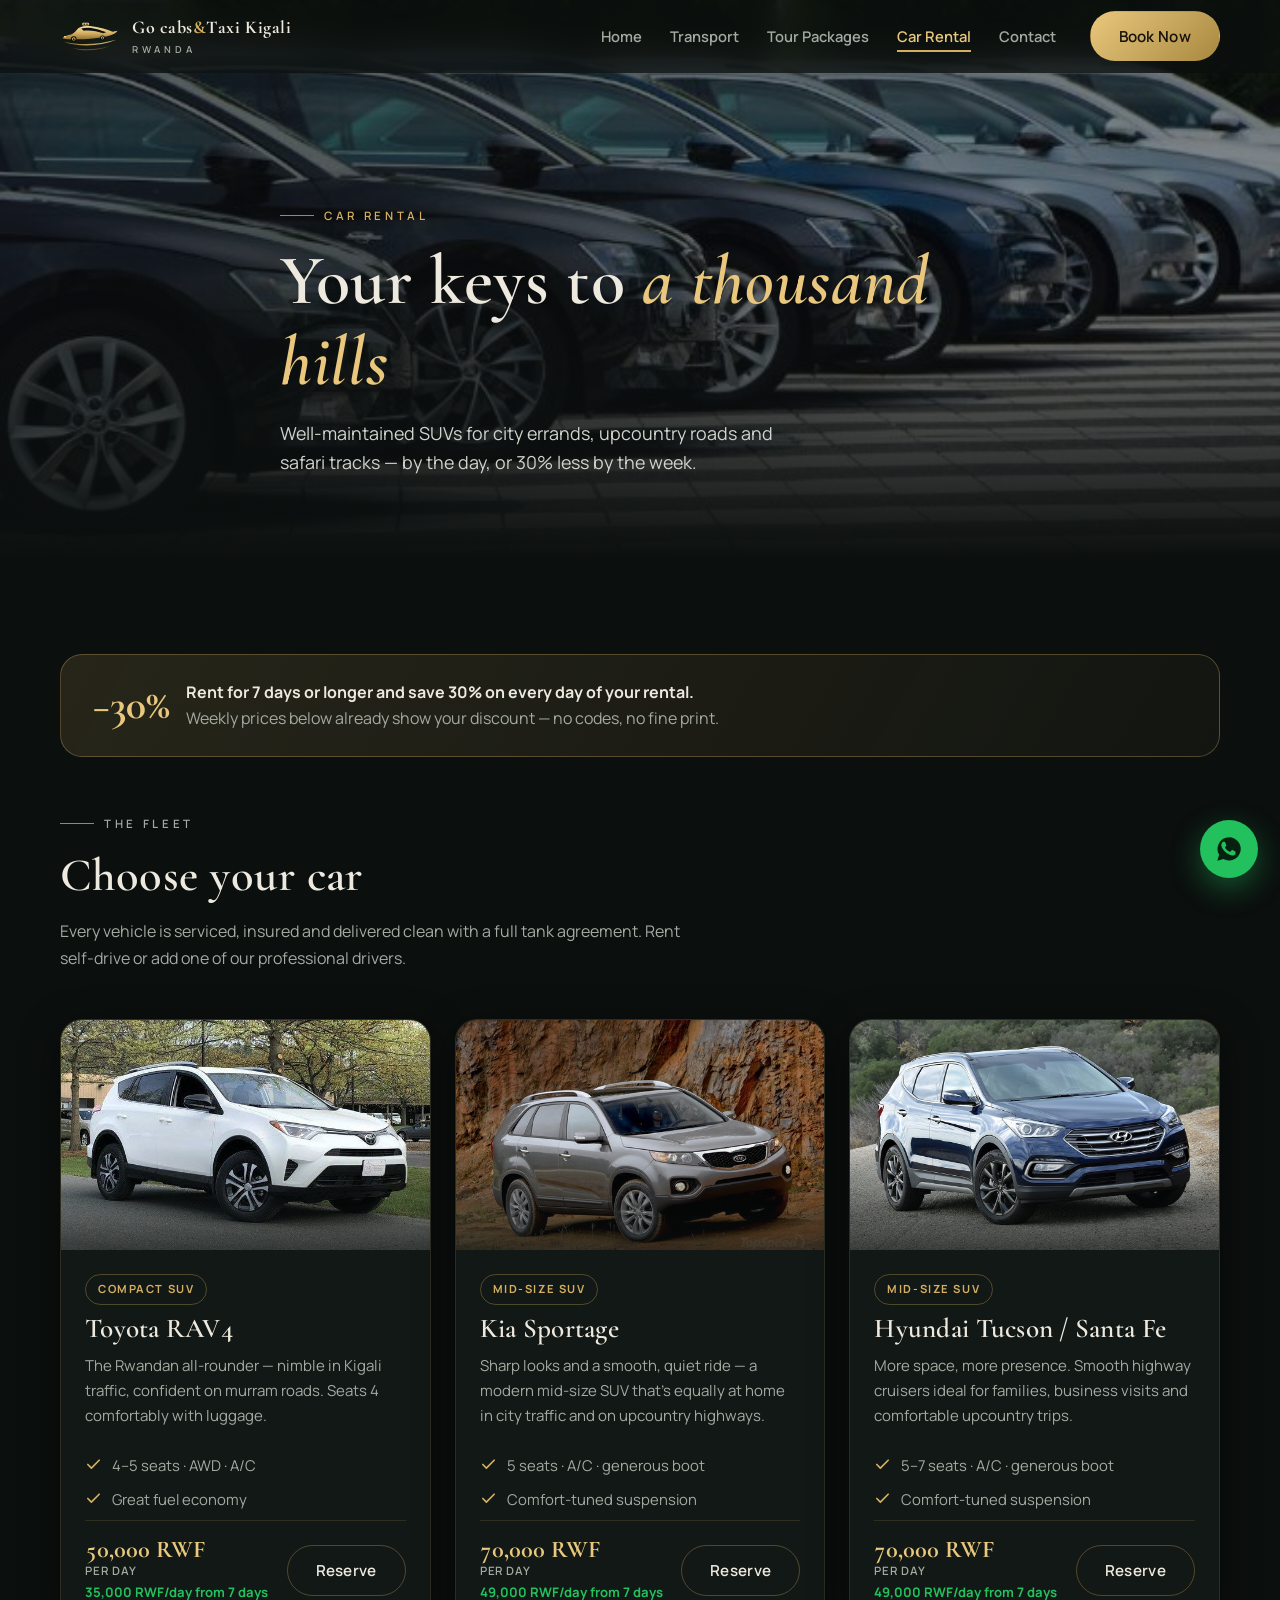
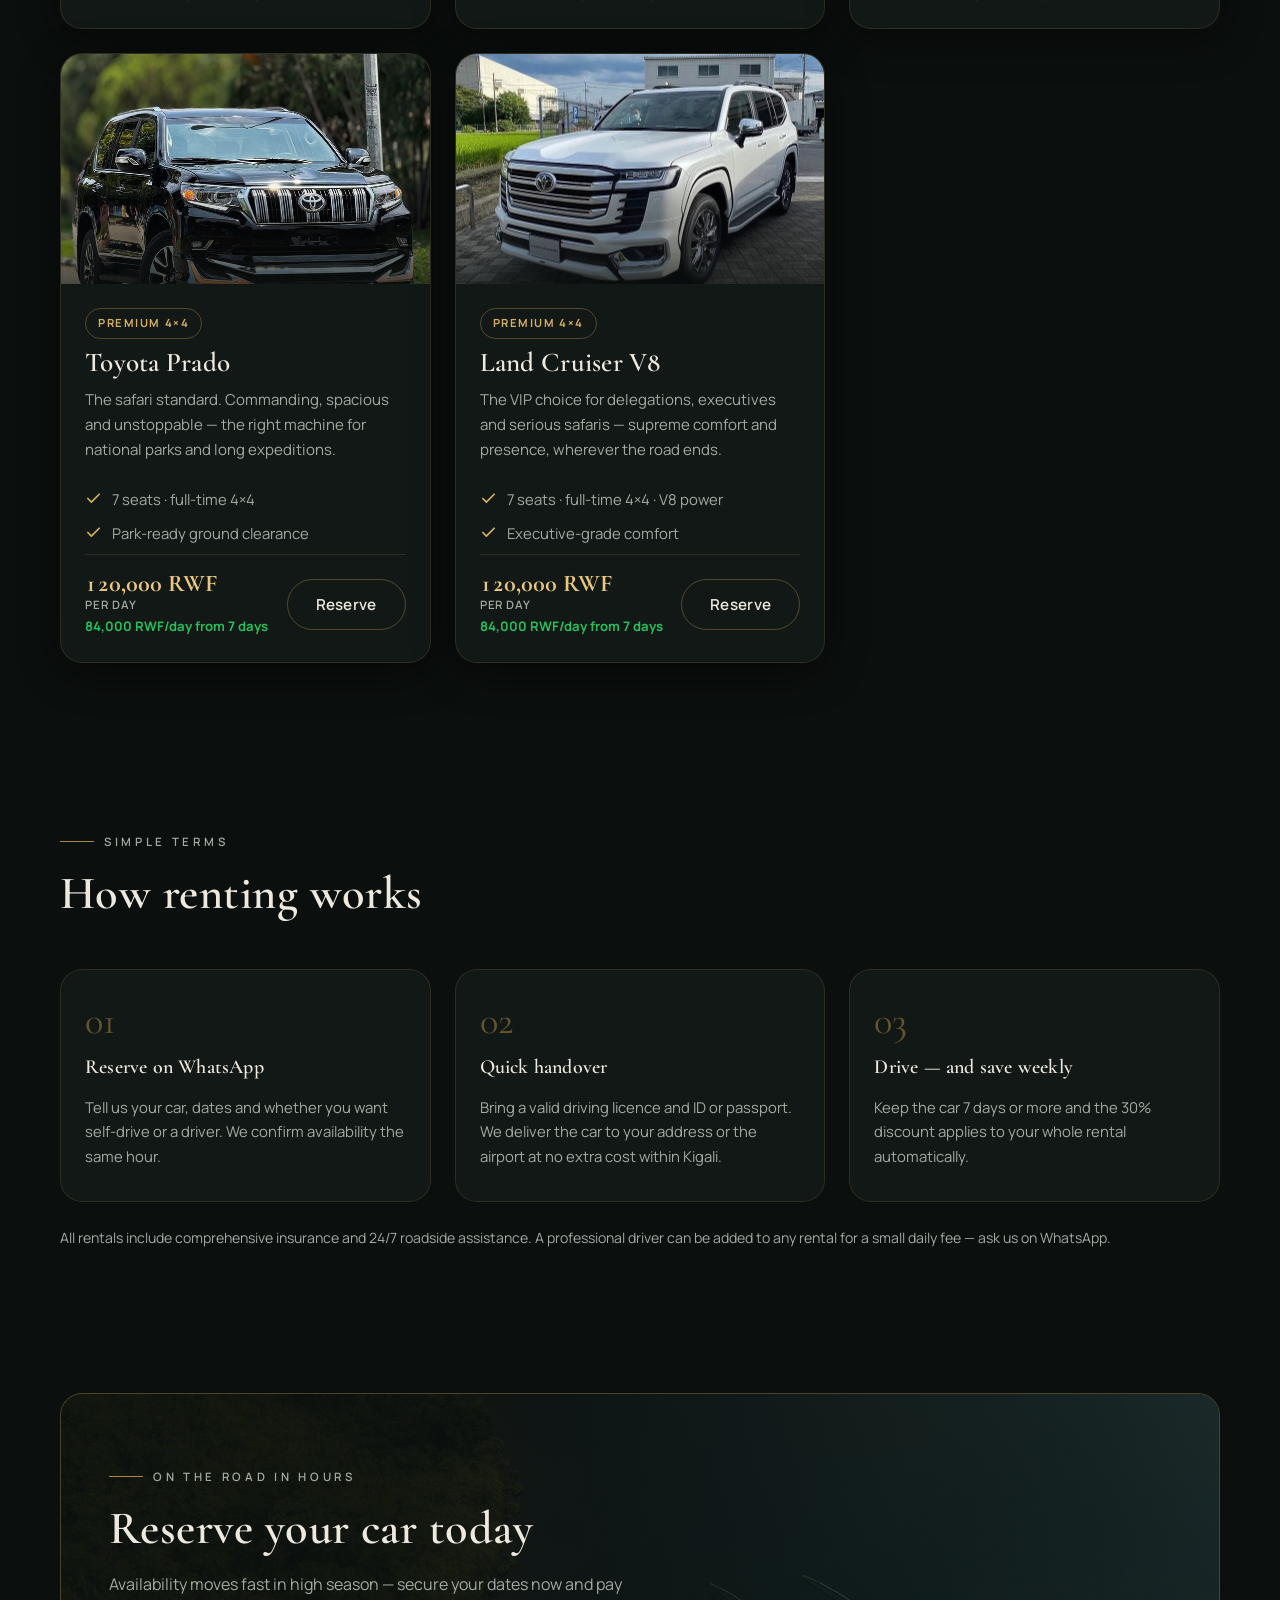
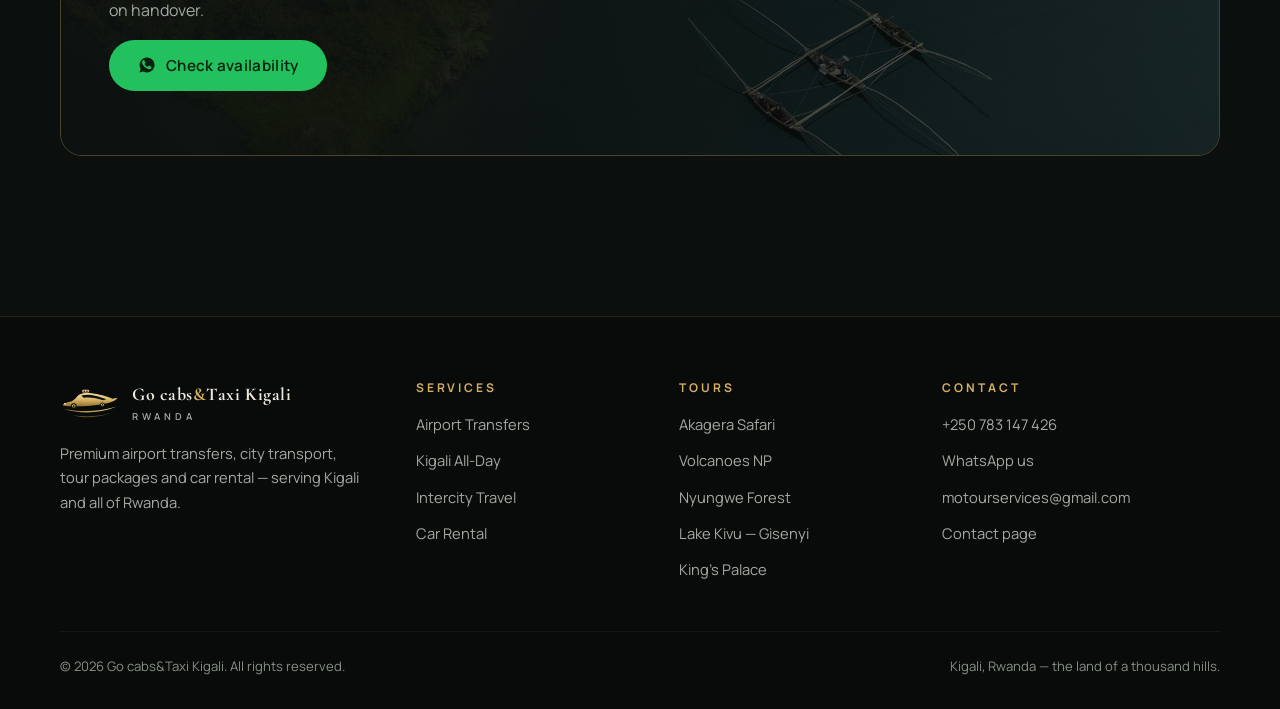
==== car-rental.html @ ba165a9e "Initial commit" ====
<!DOCTYPE html>
<html lang="en">
<head>
  <meta charset="UTF-8" />
  <meta name="viewport" content="width=device-width, initial-scale=1" />
  <title>Car Rental in Kigali — RAV4 to Land Cruiser | Go cabs&Taxi Kigali</title>
  <meta name="description" content="Rent a RAV4 from 50,000 RWF/day, Kia or Hyundai SUVs at 70,000 RWF, or a Prado / Land Cruiser V8 at 120,000 RWF. 30% off all rentals of a week or longer." />
  <link rel="icon" type="image/svg+xml" href="favicon.svg" />
  <meta name="theme-color" content="#0b0f0e" />
  <meta property="og:type" content="website" />
  <meta property="og:site_name" content="Go cabs&Taxi Kigali" />
  <meta property="og:title" content="Car Rental in Kigali — Go cabs&Taxi Kigali" />
  <meta property="og:description" content="RAV4 from 50,000 RWF/day up to Land Cruiser V8 — 30% off all rentals of a week or longer." />
  <meta property="og:image" content="og-image.jpg" />
  <meta name="twitter:card" content="summary_large_image" />
  <link rel="preconnect" href="https://fonts.googleapis.com" />
  <link rel="preconnect" href="https://fonts.gstatic.com" crossorigin />
  <link href="https://fonts.googleapis.com/css2?family=Cormorant+Garamond:ital,wght@0,600;0,700;1,600&family=Manrope:wght@400;500;600;700;800&display=swap" rel="stylesheet" />
  <link rel="stylesheet" href="css/style.css" />
</head>
<body>
  <a class="skip-link" href="#main">Skip to main content</a>

  <header class="nav">
    <div class="container nav-inner">
      <a class="brand" href="index.html" aria-label="Go cabs and Taxi Kigali — home">
        <span class="brand-mark" aria-hidden="true">
          <svg viewBox="0 0 96 48" fill="none"><defs><linearGradient id="gcmG" x1="0" y1="0" x2="0" y2="1"><stop offset="0" stop-color="#f6e3ab"/><stop offset="0.55" stop-color="#d4af61"/><stop offset="1" stop-color="#93712f"/></linearGradient><linearGradient id="gcmW" x1="0" y1="0" x2="1" y2="0"><stop offset="0" stop-color="#93712f"/><stop offset="1" stop-color="#e9c87e"/></linearGradient></defs><rect x="35.5" y="2.6" width="11" height="5" rx="1.6" fill="url(#gcmG)"/><rect x="37.8" y="4" width="2.1" height="2.2" fill="#0b0f0e" opacity="0.85"/><rect x="42.1" y="4" width="2.1" height="2.2" fill="#0b0f0e" opacity="0.85"/><path d="M4 27 C7 24.5 11 22.8 16 22 C20 21.4 24 18 27 14 C30 10 36 8 42 8 C56 8 72 12 84 17 L92 15.5 C90 19 86 21.5 80 23 C60 28.5 30 30 12 29 C8 28.7 5 28 4 27 Z" fill="url(#gcmG)"/><path d="M34 12 C40 10.2 48 10.2 58 12.8 C64 14.4 70 16.4 74 18 L69 19.6 C60 16 48 14.2 38 15.4 C36 14.2 35 13 34 12 Z" fill="#0b0f0e"/><circle cx="22" cy="29" r="4.5" fill="#0b0f0e"/><circle cx="22" cy="29" r="2.2" fill="none" stroke="url(#gcmG)" stroke-width="1.5"/><circle cx="68" cy="27" r="4" fill="#0b0f0e"/><circle cx="68" cy="27" r="1.9" fill="none" stroke="url(#gcmG)" stroke-width="1.4"/><ellipse cx="8" cy="25" rx="1.8" ry="1.2" fill="#f6e3ab"/><path d="M6 33 C30 38.5 62 38 90 30 C64 41 30 42 6 33 Z" fill="url(#gcmW)"/><path d="M20 43.5 C40 46.5 62 45.5 80 40 C60 48 36 48.5 20 43.5 Z" fill="#93712f" opacity="0.65"/></svg>
        </span>
        <span>
          <span class="brand-name">Go cabs<span>&amp;</span>Taxi Kigali</span>
          <span class="brand-tag">Rwanda</span>
        </span>
      </a>
      <button class="nav-toggle" aria-expanded="false" aria-label="Open menu">
        <svg viewBox="0 0 24 24" fill="none" stroke="currentColor" stroke-width="2" stroke-linecap="round"><line x1="4" y1="7" x2="20" y2="7"/><line x1="4" y1="12" x2="20" y2="12"/><line x1="4" y1="17" x2="20" y2="17"/></svg>
      </button>
      <ul class="nav-links">
        <li><a href="index.html">Home</a></li>
        <li><a href="transport.html">Transport</a></li>
        <li><a href="tours.html">Tour Packages</a></li>
        <li><a href="car-rental.html" aria-current="page">Car Rental</a></li>
        <li><a href="contact.html">Contact</a></li>
        <li class="nav-cta">
          <a class="btn btn-gold" href="https://wa.me/250783147426?text=Hello%20Go%20cabs%26Taxi%20Kigali%2C%20I%20would%20like%20to%20rent%20a%20car." target="_blank" rel="noopener">Book Now</a>
        </li>
      </ul>
    </div>
  </header>

  <main id="main">

    <!-- ============ PAGE HERO ============ -->
    <section class="page-hero">
      <div class="hero-media" aria-hidden="true">
        <img src="carrental.jpg" alt="" />
        <div class="hero-scrim"></div>
      </div>
      <div class="container hero-content">
        <p class="eyebrow">Car Rental</p>
        <h1>Your keys to <span>a thousand hills</span></h1>
        <p class="hero-lede">Well-maintained SUVs for city errands, upcountry roads and safari tracks — by the day, or 30% less by the week.</p>
      </div>
    </section>

    <!-- ============ WEEKLY DEAL ============ -->
    <section class="section">
      <div class="container">
        <div class="deal-banner reveal">
          <span class="deal-pct">−30%</span>
          <p><strong style="color: var(--text);">Rent for 7 days or longer and save 30% on every day of your rental.</strong> Weekly prices below already show your discount — no codes, no fine print.</p>
        </div>

        <div class="section-head reveal">
          <p class="eyebrow">The fleet</p>
          <h2>Choose your car</h2>
          <p>Every vehicle is serviced, insured and delivered clean with a full tank agreement. Rent self-drive or add one of our professional drivers.</p>
        </div>

        <div class="grid grid-3">

          <article class="card reveal">
            <div class="card-media">
              <img src="rav4.jpg" alt="Toyota RAV4 compact SUV" loading="lazy" />
            </div>
            <div class="card-body">
              <span class="badge">Compact SUV</span>
              <h3>Toyota RAV4</h3>
              <p class="desc">The Rwandan all-rounder — nimble in Kigali traffic, confident on murram roads. Seats 4 comfortably with luggage.</p>
              <ul class="ticks">
                <li><svg viewBox="0 0 24 24" fill="none" stroke="currentColor" stroke-width="2.4" stroke-linecap="round" stroke-linejoin="round"><path d="M20 6 9 17l-5-5"/></svg>4–5 seats · AWD · A/C</li>
                <li><svg viewBox="0 0 24 24" fill="none" stroke="currentColor" stroke-width="2.4" stroke-linecap="round" stroke-linejoin="round"><path d="M20 6 9 17l-5-5"/></svg>Great fuel economy</li>
              </ul>
              <div class="card-foot">
                <div>
                  <div class="rate-line"><span class="price">50,000 RWF<small>per day</small></span></div>
                  <span class="rate-week">35,000 RWF/day from 7 days</span>
                </div>
                <a class="btn btn-ghost route-book" href="https://wa.me/250783147426?text=Hello%20Go%20cabs%26Taxi%20Kigali%2C%20I%20would%20like%20to%20rent%20a%20Toyota%20RAV4%20(50%2C000%20RWF%2Fday%2C%2035%2C000%2Fday%20for%207%2B%20days).%20Dates%3A%20___" target="_blank" rel="noopener">Reserve</a>
              </div>
            </div>
          </article>

          <article class="card reveal">
            <div class="card-media">
              <img src="kia.jpg" alt="Kia Sportage mid-size SUV" loading="lazy" />
            </div>
            <div class="card-body">
              <span class="badge">Mid-size SUV</span>
              <h3>Kia Sportage</h3>
              <p class="desc">Sharp looks and a smooth, quiet ride — a modern mid-size SUV that's equally at home in city traffic and on upcountry highways.</p>
              <ul class="ticks">
                <li><svg viewBox="0 0 24 24" fill="none" stroke="currentColor" stroke-width="2.4" stroke-linecap="round" stroke-linejoin="round"><path d="M20 6 9 17l-5-5"/></svg>5 seats · A/C · generous boot</li>
                <li><svg viewBox="0 0 24 24" fill="none" stroke="currentColor" stroke-width="2.4" stroke-linecap="round" stroke-linejoin="round"><path d="M20 6 9 17l-5-5"/></svg>Comfort-tuned suspension</li>
              </ul>
              <div class="card-foot">
                <div>
                  <div class="rate-line"><span class="price">70,000 RWF<small>per day</small></span></div>
                  <span class="rate-week">49,000 RWF/day from 7 days</span>
                </div>
                <a class="btn btn-ghost route-book" href="https://wa.me/250783147426?text=Hello%20Go%20cabs%26Taxi%20Kigali%2C%20I%20would%20like%20to%20rent%20a%20Kia%20Sportage%20(70%2C000%20RWF%2Fday%2C%2049%2C000%2Fday%20for%207%2B%20days).%20Dates%3A%20___" target="_blank" rel="noopener">Reserve</a>
              </div>
            </div>
          </article>

          <article class="card reveal">
            <div class="card-media">
              <img src="ssantafe.jpg" alt="Hyundai Santa Fe mid-size SUV" loading="lazy" />
            </div>
            <div class="card-body">
              <span class="badge">Mid-size SUV</span>
              <h3>Hyundai Tucson / Santa Fe</h3>
              <p class="desc">More space, more presence. Smooth highway cruisers ideal for families, business visits and comfortable upcountry trips.</p>
              <ul class="ticks">
                <li><svg viewBox="0 0 24 24" fill="none" stroke="currentColor" stroke-width="2.4" stroke-linecap="round" stroke-linejoin="round"><path d="M20 6 9 17l-5-5"/></svg>5–7 seats · A/C · generous boot</li>
                <li><svg viewBox="0 0 24 24" fill="none" stroke="currentColor" stroke-width="2.4" stroke-linecap="round" stroke-linejoin="round"><path d="M20 6 9 17l-5-5"/></svg>Comfort-tuned suspension</li>
              </ul>
              <div class="card-foot">
                <div>
                  <div class="rate-line"><span class="price">70,000 RWF<small>per day</small></span></div>
                  <span class="rate-week">49,000 RWF/day from 7 days</span>
                </div>
                <a class="btn btn-ghost route-book" href="https://wa.me/250783147426?text=Hello%20Go%20cabs%26Taxi%20Kigali%2C%20I%20would%20like%20to%20rent%20a%20Hyundai%20Tucson%20or%20Santa%20Fe%20(70%2C000%20RWF%2Fday%2C%2049%2C000%2Fday%20for%207%2B%20days).%20Dates%3A%20___" target="_blank" rel="noopener">Reserve</a>
              </div>
            </div>
          </article>

          <article class="card reveal">
            <div class="card-media">
              <img src="prado.jpg" alt="Toyota Land Cruiser Prado 4x4" loading="lazy" />
            </div>
            <div class="card-body">
              <span class="badge">Premium 4×4</span>
              <h3>Toyota Prado</h3>
              <p class="desc">The safari standard. Commanding, spacious and unstoppable — the right machine for national parks and long expeditions.</p>
              <ul class="ticks">
                <li><svg viewBox="0 0 24 24" fill="none" stroke="currentColor" stroke-width="2.4" stroke-linecap="round" stroke-linejoin="round"><path d="M20 6 9 17l-5-5"/></svg>7 seats · full-time 4×4</li>
                <li><svg viewBox="0 0 24 24" fill="none" stroke="currentColor" stroke-width="2.4" stroke-linecap="round" stroke-linejoin="round"><path d="M20 6 9 17l-5-5"/></svg>Park-ready ground clearance</li>
              </ul>
              <div class="card-foot">
                <div>
                  <div class="rate-line"><span class="price">120,000 RWF<small>per day</small></span></div>
                  <span class="rate-week">84,000 RWF/day from 7 days</span>
                </div>
                <a class="btn btn-ghost route-book" href="https://wa.me/250783147426?text=Hello%20Go%20cabs%26Taxi%20Kigali%2C%20I%20would%20like%20to%20rent%20a%20Toyota%20Prado%20(120%2C000%20RWF%2Fday%2C%2084%2C000%2Fday%20for%207%2B%20days).%20Dates%3A%20___" target="_blank" rel="noopener">Reserve</a>
              </div>
            </div>
          </article>

          <article class="card reveal">
            <div class="card-media">
              <img src="v8.jpg" alt="Toyota Land Cruiser V8 full-size 4x4" loading="lazy" />
            </div>
            <div class="card-body">
              <span class="badge">Premium 4×4</span>
              <h3>Land Cruiser V8</h3>
              <p class="desc">The VIP choice for delegations, executives and serious safaris — supreme comfort and presence, wherever the road ends.</p>
              <ul class="ticks">
                <li><svg viewBox="0 0 24 24" fill="none" stroke="currentColor" stroke-width="2.4" stroke-linecap="round" stroke-linejoin="round"><path d="M20 6 9 17l-5-5"/></svg>7 seats · full-time 4×4 · V8 power</li>
                <li><svg viewBox="0 0 24 24" fill="none" stroke="currentColor" stroke-width="2.4" stroke-linecap="round" stroke-linejoin="round"><path d="M20 6 9 17l-5-5"/></svg>Executive-grade comfort</li>
              </ul>
              <div class="card-foot">
                <div>
                  <div class="rate-line"><span class="price">120,000 RWF<small>per day</small></span></div>
                  <span class="rate-week">84,000 RWF/day from 7 days</span>
                </div>
                <a class="btn btn-ghost route-book" href="https://wa.me/250783147426?text=Hello%20Go%20cabs%26Taxi%20Kigali%2C%20I%20would%20like%20to%20rent%20a%20Land%20Cruiser%20V8%20(120%2C000%20RWF%2Fday%2C%2084%2C000%2Fday%20for%207%2B%20days).%20Dates%3A%20___" target="_blank" rel="noopener">Reserve</a>
              </div>
            </div>
          </article>

        </div>
      </div>
    </section>

    <!-- ============ RENTAL TERMS ============ -->
    <section class="section-tight">
      <div class="container">
        <div class="section-head reveal">
          <p class="eyebrow">Simple terms</p>
          <h2>How renting works</h2>
        </div>
        <div class="steps">
          <div class="step reveal">
            <h3>Reserve on WhatsApp</h3>
            <p>Tell us your car, dates and whether you want self-drive or a driver. We confirm availability the same hour.</p>
          </div>
          <div class="step reveal">
            <h3>Quick handover</h3>
            <p>Bring a valid driving licence and ID or passport. We deliver the car to your address or the airport at no extra cost within Kigali.</p>
          </div>
          <div class="step reveal">
            <h3>Drive — and save weekly</h3>
            <p>Keep the car 7 days or more and the 30% discount applies to your whole rental automatically.</p>
          </div>
        </div>
        <p class="muted reveal" style="margin-top: var(--space-4); font-size: 0.88rem;">
          All rentals include comprehensive insurance and 24/7 roadside assistance. A professional driver can be added to any rental for a small daily fee — ask us on WhatsApp.
        </p>
      </div>
    </section>

    <!-- ============ CTA ============ -->
    <section class="section-tight">
      <div class="container">
        <div class="cta-band reveal">
          <div class="cta-band-bg" aria-hidden="true">
            <img src="coverphoto.jpg" alt="" loading="lazy" />
          </div>
          <div class="cta-band-inner">
            <p class="eyebrow">On the road in hours</p>
            <h2>Reserve your car today</h2>
            <p>Availability moves fast in high season — secure your dates now and pay on handover.</p>
            <a class="btn btn-whatsapp" href="https://wa.me/250783147426?text=Hello%20Go%20cabs%26Taxi%20Kigali%2C%20I%20would%20like%20to%20rent%20a%20car.%20Preferred%20model%3A%20___%20Dates%3A%20___" target="_blank" rel="noopener">
              <svg viewBox="0 0 24 24" fill="currentColor" aria-hidden="true"><path d="M12.04 2a9.9 9.9 0 0 0-8.5 14.9L2 22l5.25-1.5A9.9 9.9 0 1 0 12.04 2Zm5.8 14.1c-.25.7-1.45 1.35-2 1.4-.55.1-1.2.15-1.95-.1-.45-.15-1.05-.35-1.8-.65-3.15-1.35-5.2-4.55-5.35-4.75-.15-.2-1.3-1.7-1.3-3.25s.8-2.3 1.1-2.6c.3-.3.65-.4.85-.4h.6c.2 0 .45-.05.7.55.25.65.9 2.2.95 2.35.1.15.1.35 0 .55-.1.2-.15.35-.3.5l-.45.55c-.15.15-.3.3-.15.6.15.3.75 1.25 1.6 2 1.1 1 2 1.3 2.3 1.45.3.15.5.1.65-.1.2-.2.75-.85.95-1.15.2-.3.4-.25.65-.15.3.1 1.8.85 2.1 1 .3.15.5.25.6.35.05.15.05.7-.15 1.4Z"/></svg>
              Check availability
            </a>
          </div>
        </div>
      </div>
    </section>
  </main>

  <footer class="footer">
    <div class="container">
      <div class="footer-grid">
        <div>
          <a class="brand" href="index.html" style="margin-bottom: 16px;">
            <span class="brand-mark" aria-hidden="true">
              <svg viewBox="0 0 96 48" fill="none"><defs><linearGradient id="gcmG" x1="0" y1="0" x2="0" y2="1"><stop offset="0" stop-color="#f6e3ab"/><stop offset="0.55" stop-color="#d4af61"/><stop offset="1" stop-color="#93712f"/></linearGradient><linearGradient id="gcmW" x1="0" y1="0" x2="1" y2="0"><stop offset="0" stop-color="#93712f"/><stop offset="1" stop-color="#e9c87e"/></linearGradient></defs><rect x="35.5" y="2.6" width="11" height="5" rx="1.6" fill="url(#gcmG)"/><rect x="37.8" y="4" width="2.1" height="2.2" fill="#0b0f0e" opacity="0.85"/><rect x="42.1" y="4" width="2.1" height="2.2" fill="#0b0f0e" opacity="0.85"/><path d="M4 27 C7 24.5 11 22.8 16 22 C20 21.4 24 18 27 14 C30 10 36 8 42 8 C56 8 72 12 84 17 L92 15.5 C90 19 86 21.5 80 23 C60 28.5 30 30 12 29 C8 28.7 5 28 4 27 Z" fill="url(#gcmG)"/><path d="M34 12 C40 10.2 48 10.2 58 12.8 C64 14.4 70 16.4 74 18 L69 19.6 C60 16 48 14.2 38 15.4 C36 14.2 35 13 34 12 Z" fill="#0b0f0e"/><circle cx="22" cy="29" r="4.5" fill="#0b0f0e"/><circle cx="22" cy="29" r="2.2" fill="none" stroke="url(#gcmG)" stroke-width="1.5"/><circle cx="68" cy="27" r="4" fill="#0b0f0e"/><circle cx="68" cy="27" r="1.9" fill="none" stroke="url(#gcmG)" stroke-width="1.4"/><ellipse cx="8" cy="25" rx="1.8" ry="1.2" fill="#f6e3ab"/><path d="M6 33 C30 38.5 62 38 90 30 C64 41 30 42 6 33 Z" fill="url(#gcmW)"/><path d="M20 43.5 C40 46.5 62 45.5 80 40 C60 48 36 48.5 20 43.5 Z" fill="#93712f" opacity="0.65"/></svg>
            </span>
            <span>
              <span class="brand-name">Go cabs<span>&amp;</span>Taxi Kigali</span>
              <span class="brand-tag">Rwanda</span>
            </span>
          </a>
          <p class="about">Premium airport transfers, city transport, tour packages and car rental — serving Kigali and all of Rwanda.</p>
        </div>
        <div>
          <h4>Services</h4>
          <ul>
            <li><a href="transport.html">Airport Transfers</a></li>
            <li><a href="transport.html#allday">Kigali All-Day</a></li>
            <li><a href="transport.html#intercity">Intercity Travel</a></li>
            <li><a href="car-rental.html">Car Rental</a></li>
          </ul>
        </div>
        <div>
          <h4>Tours</h4>
          <ul>
            <li><a href="tours.html#akagera">Akagera Safari</a></li>
            <li><a href="tours.html#volcanoes">Volcanoes NP</a></li>
            <li><a href="tours.html#nyungwe">Nyungwe Forest</a></li>
            <li><a href="tours.html#gisenyi">Lake Kivu — Gisenyi</a></li>
            <li><a href="tours.html#palace">King's Palace</a></li>
          </ul>
        </div>
        <div>
          <h4>Contact</h4>
          <ul>
            <li><a href="tel:+250783147426">+250 783 147 426</a></li>
            <li><a href="https://wa.me/250783147426" target="_blank" rel="noopener">WhatsApp us</a></li>
            <li><a href="mailto:motourservices@gmail.com">motourservices@gmail.com</a></li>
            <li><a href="contact.html">Contact page</a></li>
          </ul>
        </div>
      </div>
      <div class="footer-bottom">
        <span>© <span id="year">2026</span> Go cabs&amp;Taxi Kigali. All rights reserved.</span>
        <span>Kigali, Rwanda — the land of a thousand hills.</span>
      </div>
    </div>
  </footer>

  <a class="wa-float" href="https://wa.me/250783147426?text=Hello%20Go%20cabs%26Taxi%20Kigali%2C%20I%20would%20like%20to%20book%20a%20taxi%20for%20a%20ride%20in%20Kigali.%20Pickup%20location%3A%20___%20Destination%3A%20___%20Time%3A%20___" target="_blank" rel="noopener" aria-label="Chat with us on WhatsApp">
    <svg viewBox="0 0 24 24" fill="currentColor" aria-hidden="true"><path d="M12.04 2a9.9 9.9 0 0 0-8.5 14.9L2 22l5.25-1.5A9.9 9.9 0 1 0 12.04 2Zm5.8 14.1c-.25.7-1.45 1.35-2 1.4-.55.1-1.2.15-1.95-.1-.45-.15-1.05-.35-1.8-.65-3.15-1.35-5.2-4.55-5.35-4.75-.15-.2-1.3-1.7-1.3-3.25s.8-2.3 1.1-2.6c.3-.3.65-.4.85-.4h.6c.2 0 .45-.05.7.55.25.65.9 2.2.95 2.35.1.15.1.35 0 .55-.1.2-.15.35-.3.5l-.45.55c-.15.15-.3.3-.15.6.15.3.75 1.25 1.6 2 1.1 1 2 1.3 2.3 1.45.3.15.5.1.65-.1.2-.2.75-.85.95-1.15.2-.3.4-.25.65-.15.3.1 1.8.85 2.1 1 .3.15.5.25.6.35.05.15.05.7-.15 1.4Z"/></svg>
  </a>

  <script src="js/main.js"></script>
</body>
</html>
---- css/style.css ----
/* ============================================================
   GO CABS & TAXI KIGALI — Dark Luxury Design System
   Palette: deep charcoal-green surfaces, champagne gold accents
   Type: Cormorant Garamond (display) + Manrope (body)
   ============================================================ */

:root {
  --bg: #0b0f0e;
  --surface: #121815;
  --surface-2: #1a221e;
  --surface-3: #222b26;
  --line: rgba(212, 175, 97, 0.14);
  --line-strong: rgba(212, 175, 97, 0.32);
  --gold: #d4af61;
  --gold-bright: #e9c87e;
  --gold-deep: #a8873f;
  --text: #ede9df;
  --muted: #a3aaa2;
  --faint: #879086;
  --green-accent: #3e5c4b;
  --danger: #e05252;
  --whatsapp: #22c15e;

  --font-display: "Cormorant Garamond", Georgia, serif;
  --font-body: "Manrope", -apple-system, "Segoe UI", sans-serif;

  --space-1: 4px;
  --space-2: 8px;
  --space-3: 16px;
  --space-4: 24px;
  --space-5: 32px;
  --space-6: 48px;
  --space-7: 64px;
  --space-8: 96px;

  --radius: 14px;
  --radius-lg: 22px;
  --shadow-card: 0 10px 40px rgba(0, 0, 0, 0.45);
  --shadow-lift: 0 18px 60px rgba(0, 0, 0, 0.6);

  --z-nav: 100;
  --z-overlay: 40;
  --z-badge: 10;
}

*,
*::before,
*::after { box-sizing: border-box; }

html {
  scroll-behavior: smooth;
  -webkit-text-size-adjust: 100%;
}

body {
  margin: 0;
  background: var(--bg);
  color: var(--text);
  font-family: var(--font-body);
  font-size: 16px;
  line-height: 1.65;
  -webkit-font-smoothing: antialiased;
}

img, video { max-width: 100%; display: block; }

a { color: var(--gold); text-decoration: none; }
a:focus-visible,
button:focus-visible,
input:focus-visible,
select:focus-visible {
  outline: 2px solid var(--gold-bright);
  outline-offset: 3px;
  border-radius: 4px;
}

h1, h2, h3, h4 {
  font-family: var(--font-display);
  font-weight: 600;
  line-height: 1.15;
  margin: 0 0 var(--space-3);
  letter-spacing: 0.01em;
}

h1 { font-size: clamp(2.4rem, 6vw, 4.4rem); }
h2 { font-size: clamp(1.9rem, 4vw, 2.9rem); }
h3 { font-size: clamp(1.35rem, 2.6vw, 1.7rem); }

p { margin: 0 0 var(--space-3); }

.container {
  width: min(1160px, 100% - 40px);
  margin-inline: auto;
}

/* ---------- Utility ---------- */
.eyebrow {
  display: inline-flex;
  align-items: center;
  gap: 10px;
  text-transform: uppercase;
  letter-spacing: 0.32em;
  font-size: 0.72rem;
  font-weight: 600;
  color: var(--gold);
  margin-bottom: var(--space-3);
}
.eyebrow::before {
  content: "";
  width: 34px;
  height: 1px;
  background: var(--gold-deep);
}

.section { padding: var(--space-8) 0; }
.section-tight { padding: var(--space-7) 0; }

.section-head { max-width: 640px; margin-bottom: var(--space-6); }
.section-head p { color: var(--muted); }
.section-head.center { margin-inline: auto; text-align: center; }
.section-head.center .eyebrow { justify-content: center; }
.section-head.center .eyebrow::before { display: none; }

.muted { color: var(--muted); }
.gold { color: var(--gold); }

/* ---------- Buttons ---------- */
.btn {
  display: inline-flex;
  align-items: center;
  justify-content: center;
  gap: 10px;
  min-height: 48px;
  padding: 12px 28px;
  border-radius: 999px;
  border: 1px solid transparent;
  font-family: var(--font-body);
  font-size: 0.95rem;
  font-weight: 600;
  letter-spacing: 0.02em;
  cursor: pointer;
  transition: background-color 0.2s ease, color 0.2s ease, border-color 0.2s ease, box-shadow 0.2s ease, transform 0.2s ease;
}
.btn:active { transform: scale(0.97); }
.btn svg { width: 18px; height: 18px; flex: none; }

.btn-gold {
  background: linear-gradient(135deg, var(--gold-bright), var(--gold-deep));
  color: #17130a;
}
.btn-gold:hover { box-shadow: 0 8px 28px rgba(212, 175, 97, 0.35); }

.btn-ghost {
  background: transparent;
  color: var(--text);
  border-color: var(--line-strong);
}
.btn-ghost:hover { border-color: var(--gold); color: var(--gold-bright); }

.btn-whatsapp {
  background: var(--whatsapp);
  color: #06210f;
}
.btn-whatsapp:hover { box-shadow: 0 8px 28px rgba(34, 193, 94, 0.35); }

/* ---------- Navigation ---------- */
.nav {
  position: fixed;
  inset: 0 0 auto 0;
  z-index: var(--z-nav);
  background: rgba(11, 15, 14, 0.72);
  backdrop-filter: blur(14px);
  -webkit-backdrop-filter: blur(14px);
  border-bottom: 1px solid transparent;
  transition: border-color 0.3s ease, background-color 0.3s ease;
}
.nav.scrolled {
  background: rgba(11, 15, 14, 0.92);
  border-bottom-color: var(--line);
}
.nav-inner {
  display: flex;
  align-items: center;
  justify-content: space-between;
  gap: var(--space-4);
  min-height: 72px;
}
.brand {
  display: flex;
  align-items: center;
  gap: 12px;
  color: var(--text);
}
.brand-mark {
  width: 60px;
  height: 44px;
  flex: none;
  display: grid;
  place-items: center;
  color: var(--gold);
}
.brand-mark svg { width: 60px; height: 30px; }
.brand-name {
  font-family: var(--font-display);
  font-size: 1.12rem;
  font-weight: 700;
  letter-spacing: 0.03em;
  line-height: 1.1;
  white-space: nowrap;
}
.brand-name span { color: var(--gold); }
.brand-tag {
  display: block;
  font-family: var(--font-body);
  font-size: 0.6rem;
  font-weight: 600;
  letter-spacing: 0.42em;
  text-transform: uppercase;
  color: var(--muted);
  margin-top: 2px;
}

.nav-links {
  display: flex;
  align-items: center;
  gap: var(--space-4);
  list-style: none;
  margin: 0;
  padding: 0;
}
.nav-links a {
  position: relative;
  color: var(--muted);
  font-size: 0.92rem;
  font-weight: 600;
  padding: 10px 2px;
  transition: color 0.2s ease;
}
.nav-links a::after {
  content: "";
  position: absolute;
  left: 2px;
  right: 2px;
  bottom: 4px;
  height: 2px;
  background: var(--gold);
  transform: scaleX(0);
  transform-origin: left center;
  transition: transform 0.28s cubic-bezier(0.22, 0.61, 0.36, 1);
}
.nav-links a:hover { color: var(--text); }
.nav-links a:hover::after,
.nav-links a[aria-current="page"]::after { transform: scaleX(1); }
.nav-links a[aria-current="page"] { color: var(--gold-bright); }
.nav-links .nav-cta a::after { display: none; }
.nav-cta { margin-left: var(--space-2); }
.nav-links .nav-cta a,
.nav-links .nav-cta a:hover {
  color: #17130a;
  padding: 12px 28px;
  border-bottom: none;
  font-size: 0.95rem;
}

.nav-toggle {
  display: none;
  background: none;
  border: 1px solid var(--line-strong);
  border-radius: 10px;
  color: var(--text);
  width: 46px;
  height: 46px;
  cursor: pointer;
  align-items: center;
  justify-content: center;
}
.nav-toggle svg { width: 22px; height: 22px; }

@media (max-width: 900px) {
  .nav-toggle { display: inline-flex; }
  .nav-links {
    position: fixed;
    top: 72px;
    left: 0;
    right: 0;
    flex-direction: column;
    align-items: stretch;
    gap: 0;
    background: rgba(11, 15, 14, 0.98);
    border-bottom: 1px solid var(--line);
    padding: var(--space-3) var(--space-4) var(--space-5);
    transform: translateY(-12px);
    opacity: 0;
    pointer-events: none;
    transition: transform 0.25s ease, opacity 0.25s ease;
  }
  .nav-links.open {
    transform: translateY(0);
    opacity: 1;
    pointer-events: auto;
  }
  .nav-links a {
    display: block;
    padding: 14px 4px;
    border-bottom: 1px solid rgba(255, 255, 255, 0.05);
    font-size: 1.05rem;
  }
  .nav-links a::after { display: none; }
  .nav-links a[aria-current="page"] { border-bottom-color: var(--gold); }
  .nav-cta { margin: var(--space-3) 0 0; }
}

/* ---------- Hero (video) ---------- */
.hero {
  position: relative;
  min-height: 100dvh;
  display: flex;
  align-items: center;
  overflow: hidden;
}
.hero-media {
  position: absolute;
  inset: 0;
}
.hero-media video,
.hero-media img {
  width: 100%;
  height: 100%;
  object-fit: cover;
}
.hero-scrim {
  position: absolute;
  inset: 0;
  background:
    linear-gradient(180deg, rgba(11, 15, 14, 0.55) 0%, rgba(11, 15, 14, 0.35) 45%, var(--bg) 100%),
    radial-gradient(70% 90% at 25% 60%, rgba(11, 15, 14, 0.55), transparent 70%);
}
.hero-content {
  position: relative;
  z-index: 2;
  padding: 140px 0 var(--space-8);
  max-width: 720px;
}

/* Hero entrance choreography */
@keyframes hero-rise {
  from { opacity: 0; transform: translateY(26px); }
  to { opacity: 1; transform: none; }
}
.hero-content > * {
  opacity: 0;
  animation: hero-rise 0.85s cubic-bezier(0.22, 0.61, 0.36, 1) forwards;
}
.hero-content > *:nth-child(1) { animation-delay: 0.12s; }
.hero-content > *:nth-child(2) { animation-delay: 0.26s; }
.hero-content > *:nth-child(3) { animation-delay: 0.40s; }
.hero-content > *:nth-child(4) { animation-delay: 0.54s; }
.hero-content > *:nth-child(5) { animation-delay: 0.70s; }
@media (prefers-reduced-motion: reduce) {
  .hero-content > * { animation: none; opacity: 1; }
}
.hero-content h1 span { color: var(--gold-bright); font-style: italic; }
.hero-lede {
  font-size: 1.12rem;
  color: #cfd4cc;
  max-width: 540px;
  margin-bottom: var(--space-5);
}
.hero-actions {
  display: flex;
  flex-wrap: wrap;
  gap: var(--space-3);
}
.hero-stats {
  display: flex;
  flex-wrap: wrap;
  gap: var(--space-6);
  margin-top: var(--space-7);
  padding-top: var(--space-4);
  border-top: 1px solid rgba(212, 175, 97, 0.22);
}
.hero-stat strong {
  display: block;
  font-family: var(--font-display);
  font-size: 1.9rem;
  color: var(--gold-bright);
  line-height: 1.1;
}
.hero-stat span {
  font-size: 0.78rem;
  text-transform: uppercase;
  letter-spacing: 0.18em;
  color: var(--muted);
}

/* ---------- Page hero (inner pages) ---------- */
.page-hero {
  position: relative;
  min-height: 62vh;
  display: flex;
  align-items: flex-end;
  overflow: hidden;
}
.page-hero .hero-content { padding: 160px 0 var(--space-6); }

/* ---------- Cards / grids ---------- */
.grid {
  display: grid;
  gap: var(--space-4);
}
.grid-3 { grid-template-columns: repeat(3, 1fr); }
.grid-2 { grid-template-columns: repeat(2, 1fr); }
@media (max-width: 980px) { .grid-3 { grid-template-columns: repeat(2, 1fr); } }
@media (max-width: 640px) { .grid-3, .grid-2 { grid-template-columns: 1fr; } }

.card {
  position: relative;
  background: var(--surface);
  border: 1px solid var(--line);
  border-radius: var(--radius-lg);
  overflow: hidden;
  box-shadow: var(--shadow-card);
  transition: transform 0.28s ease, border-color 0.28s ease, box-shadow 0.28s ease;
  display: flex;
  flex-direction: column;
}
.card:hover {
  transform: translateY(-6px);
  border-color: var(--line-strong);
  box-shadow: var(--shadow-lift);
}

.card-media {
  position: relative;
  aspect-ratio: 16 / 10;
  overflow: hidden;
}
.card-media img {
  width: 100%;
  height: 100%;
  object-fit: cover;
  transition: transform 0.6s ease;
}
.card:hover .card-media img { transform: scale(1.06); }
.card-media::after {
  content: "";
  position: absolute;
  inset: 0;
  background: linear-gradient(180deg, transparent 55%, rgba(11, 15, 14, 0.72) 100%);
}

.card-body {
  padding: var(--space-4);
  display: flex;
  flex-direction: column;
  gap: var(--space-2);
  flex: 1;
}
.card-body h3 { margin-bottom: 2px; }
.card-body .desc { color: var(--muted); font-size: 0.94rem; flex: 1; }

.card-foot {
  display: flex;
  align-items: center;
  justify-content: space-between;
  gap: var(--space-3);
  padding-top: var(--space-3);
  border-top: 1px solid var(--line);
}

/* ---------- Price display ---------- */
.price {
  font-family: var(--font-display);
  font-size: 1.5rem;
  font-weight: 700;
  color: var(--gold-bright);
  font-variant-numeric: tabular-nums;
  line-height: 1.1;
}
.price small {
  font-family: var(--font-body);
  font-size: 0.72rem;
  font-weight: 600;
  letter-spacing: 0.08em;
  text-transform: uppercase;
  color: var(--muted);
  display: block;
  margin-top: 2px;
}
.price-was {
  font-family: var(--font-body);
  font-size: 0.88rem;
  font-weight: 500;
  color: var(--faint);
  text-decoration: line-through;
  margin-right: 8px;
}

/* ---------- Discount sticker ---------- */
.sticker {
  position: absolute;
  top: 14px;
  left: 14px;
  z-index: var(--z-badge);
  display: inline-flex;
  align-items: center;
  gap: 6px;
  background: linear-gradient(135deg, var(--gold-bright), var(--gold-deep));
  color: #191307;
  font-size: 0.72rem;
  font-weight: 800;
  letter-spacing: 0.14em;
  text-transform: uppercase;
  padding: 7px 14px;
  border-radius: 999px;
  box-shadow: 0 6px 18px rgba(0, 0, 0, 0.45);
}
.sticker svg { width: 13px; height: 13px; }

.badge {
  display: inline-flex;
  align-items: center;
  gap: 6px;
  font-size: 0.7rem;
  font-weight: 700;
  letter-spacing: 0.14em;
  text-transform: uppercase;
  color: var(--gold);
  border: 1px solid var(--line-strong);
  padding: 5px 12px;
  border-radius: 999px;
  width: fit-content;
}

/* ---------- Filter pills ---------- */
.filter-bar {
  display: flex;
  flex-wrap: wrap;
  align-items: center;
  gap: var(--space-2);
  margin-bottom: var(--space-5);
}
.filter-pill {
  background: transparent;
  border: 1px solid var(--line-strong);
  color: var(--muted);
  font-family: var(--font-body);
  font-size: 0.85rem;
  font-weight: 600;
  letter-spacing: 0.04em;
  min-height: 44px;
  padding: 10px 22px;
  border-radius: 999px;
  cursor: pointer;
  transition: color 0.2s ease, background-color 0.2s ease, border-color 0.2s ease;
}
.filter-pill:hover { color: var(--text); border-color: var(--gold); }
.filter-pill[aria-pressed="true"] {
  background: linear-gradient(135deg, var(--gold-bright), var(--gold-deep));
  border-color: transparent;
  color: #17130a;
}
.filter-count {
  margin-left: auto;
  font-size: 0.82rem;
  color: var(--faint);
  letter-spacing: 0.06em;
}
@media (max-width: 640px) {
  .filter-count { width: 100%; margin-left: 0; }
}

/* ---------- Itinerary / detail list ---------- */
.itinerary {
  list-style: none;
  margin: var(--space-2) 0 0;
  padding: 0;
  display: grid;
  gap: 10px;
}
.itinerary li {
  display: flex;
  gap: 12px;
  font-size: 0.9rem;
  color: var(--muted);
}
.itinerary .time {
  flex: none;
  width: 74px;
  font-weight: 700;
  color: var(--gold);
  font-variant-numeric: tabular-nums;
  font-size: 0.82rem;
  letter-spacing: 0.04em;
  padding-top: 1px;
}

.ticks {
  list-style: none;
  margin: 0;
  padding: 0;
  display: grid;
  gap: 10px;
}
.ticks li {
  display: flex;
  gap: 10px;
  align-items: flex-start;
  color: var(--muted);
  font-size: 0.93rem;
}
.ticks svg {
  width: 17px;
  height: 17px;
  flex: none;
  color: var(--gold);
  margin-top: 3px;
}

/* ---------- Route table ---------- */
.route-table {
  width: 100%;
  border-collapse: collapse;
  background: var(--surface);
  border: 1px solid var(--line);
  border-radius: var(--radius-lg);
  overflow: hidden;
}
.route-table th,
.route-table td {
  text-align: left;
  padding: 18px 22px;
  border-bottom: 1px solid var(--line);
  font-size: 0.95rem;
}
.route-table th {
  font-family: var(--font-body);
  font-size: 0.72rem;
  font-weight: 700;
  text-transform: uppercase;
  letter-spacing: 0.18em;
  color: var(--gold);
  background: var(--surface-2);
}
.route-table tr:last-child td { border-bottom: none; }
.route-table td.route-price {
  font-family: var(--font-display);
  font-size: 1.15rem;
  font-weight: 700;
  color: var(--gold-bright);
  white-space: nowrap;
  font-variant-numeric: tabular-nums;
}
.route-table td .note { display: block; font-size: 0.8rem; color: var(--faint); margin-top: 3px; }
.route-name { font-weight: 700; color: var(--text); }
.route-sub { display: block; font-size: 0.82rem; color: var(--muted); margin-top: 2px; }
.route-book { white-space: nowrap; }

.table-scroll { overflow-x: auto; border-radius: var(--radius-lg); }

/* On phones the route table reflows into stacked route cards */
@media (max-width: 720px) {
  .table-scroll { overflow-x: visible; }
  .route-table { display: block; border: none; background: transparent; }
  .route-table thead { display: none; }
  .route-table tbody { display: grid; gap: var(--space-3); }
  .route-table tr {
    display: block;
    background: var(--surface);
    border: 1px solid var(--line);
    border-radius: var(--radius-lg);
    padding: var(--space-4);
    box-shadow: var(--shadow-card);
  }
  .route-table td {
    display: block;
    border: none;
    padding: 0;
  }
  .route-table td.route-price {
    font-size: 1.45rem;
    padding: 10px 0 12px;
  }
  .route-table td:last-child { padding-top: 2px; }
  .route-table .route-book { width: 100%; }
}

/* ---------- Split feature ---------- */
.split {
  display: grid;
  grid-template-columns: 1.05fr 1fr;
  gap: var(--space-6);
  align-items: center;
}
.split.reverse { grid-template-columns: 1fr 1.05fr; }
.split-media {
  position: relative;
  border-radius: var(--radius-lg);
  overflow: hidden;
  border: 1px solid var(--line);
  box-shadow: var(--shadow-card);
  aspect-ratio: 4 / 3;
}
.split-media img { width: 100%; height: 100%; object-fit: cover; }
@media (max-width: 860px) {
  .split, .split.reverse { grid-template-columns: 1fr; }
}

/* ---------- Rental cards ---------- */
.rate-line {
  display: flex;
  align-items: baseline;
  gap: 10px;
  flex-wrap: wrap;
}
.rate-week {
  font-size: 0.82rem;
  color: var(--whatsapp);
  font-weight: 700;
}

.deal-banner {
  display: flex;
  flex-wrap: wrap;
  align-items: center;
  gap: var(--space-3);
  background: linear-gradient(120deg, rgba(212, 175, 97, 0.14), rgba(212, 175, 97, 0.04));
  border: 1px solid var(--line-strong);
  border-radius: var(--radius-lg);
  padding: var(--space-4) var(--space-5);
  margin-bottom: var(--space-6);
}
.deal-banner .deal-pct {
  font-family: var(--font-display);
  font-size: 2.6rem;
  font-weight: 700;
  color: var(--gold-bright);
  line-height: 1;
}
.deal-banner p { margin: 0; color: var(--muted); max-width: 560px; }

/* ---------- Steps ---------- */
.steps {
  display: grid;
  grid-template-columns: repeat(3, 1fr);
  gap: var(--space-4);
  counter-reset: step;
}
.step {
  background: var(--surface);
  border: 1px solid var(--line);
  border-radius: var(--radius-lg);
  padding: var(--space-5) var(--space-4);
  position: relative;
}
.step::before {
  counter-increment: step;
  content: "0" counter(step);
  font-family: var(--font-display);
  font-size: 2.4rem;
  color: var(--gold-deep);
  opacity: 0.55;
  line-height: 1;
  display: block;
  margin-bottom: var(--space-3);
}
.step h3 { font-size: 1.25rem; }
.step p { color: var(--muted); font-size: 0.93rem; margin: 0; }
@media (max-width: 860px) { .steps { grid-template-columns: 1fr; } }

/* ---------- CTA band ---------- */
.cta-band {
  position: relative;
  border-radius: var(--radius-lg);
  overflow: hidden;
  border: 1px solid var(--line-strong);
}
.cta-band-bg {
  position: absolute;
  inset: 0;
}
.cta-band-bg img { width: 100%; height: 100%; object-fit: cover; }
.cta-band-bg::after {
  content: "";
  position: absolute;
  inset: 0;
  background: linear-gradient(100deg, rgba(11, 15, 14, 0.93) 30%, rgba(11, 15, 14, 0.55));
}
.cta-band-inner {
  position: relative;
  z-index: 2;
  padding: var(--space-7) var(--space-6);
  max-width: 620px;
}
.cta-band-inner p { color: var(--muted); }
@media (max-width: 640px) { .cta-band-inner { padding: var(--space-6) var(--space-4); } }

/* ---------- Contact ---------- */
.contact-grid {
  display: grid;
  grid-template-columns: 1.1fr 0.9fr;
  gap: var(--space-6);
  align-items: start;
}
@media (max-width: 860px) { .contact-grid { grid-template-columns: 1fr; } }

.contact-card {
  background: var(--surface);
  border: 1px solid var(--line);
  border-radius: var(--radius-lg);
  padding: var(--space-5);
}
.contact-row {
  display: flex;
  gap: var(--space-3);
  align-items: flex-start;
  padding: var(--space-3) 0;
  border-bottom: 1px solid var(--line);
}
.contact-row:last-child { border-bottom: none; }
.contact-row .ico {
  flex: none;
  width: 44px;
  height: 44px;
  border-radius: 50%;
  border: 1px solid var(--line-strong);
  display: grid;
  place-items: center;
  color: var(--gold);
}
.contact-row .ico svg { width: 19px; height: 19px; }
.contact-row strong { display: block; font-size: 0.95rem; }
.contact-row a, .contact-row span.val { color: var(--muted); font-size: 0.92rem; }
.contact-row a:hover { color: var(--gold-bright); }

/* FAQ */
.faq details {
  background: var(--surface);
  border: 1px solid var(--line);
  border-radius: var(--radius);
  margin-bottom: var(--space-2);
  overflow: hidden;
}
.faq summary {
  cursor: pointer;
  list-style: none;
  padding: 18px 22px;
  font-weight: 700;
  font-size: 0.97rem;
  display: flex;
  justify-content: space-between;
  align-items: center;
  gap: var(--space-3);
  min-height: 44px;
}
.faq summary::-webkit-details-marker { display: none; }
.faq summary::after {
  content: "+";
  font-family: var(--font-display);
  font-size: 1.4rem;
  color: var(--gold);
  transition: transform 0.25s ease;
}
.faq details[open] summary::after { transform: rotate(45deg); }
.faq .faq-body { padding: 0 22px 18px; color: var(--muted); font-size: 0.93rem; }

/* ---------- Footer ---------- */
.footer {
  border-top: 1px solid var(--line);
  background: #080b0a;
  padding: var(--space-7) 0 var(--space-5);
  margin-top: var(--space-8);
}
.footer-grid {
  display: grid;
  grid-template-columns: 1.4fr 1fr 1fr 1.2fr;
  gap: var(--space-5);
}
.footer h4 {
  font-family: var(--font-body);
  font-size: 0.75rem;
  font-weight: 700;
  text-transform: uppercase;
  letter-spacing: 0.24em;
  color: var(--gold);
  margin-bottom: var(--space-3);
}
.footer ul { list-style: none; margin: 0; padding: 0; display: grid; gap: 10px; }
.footer ul a { color: var(--muted); font-size: 0.92rem; }
.footer ul a:hover { color: var(--gold-bright); }
.footer .about { color: var(--muted); font-size: 0.92rem; max-width: 300px; }
.footer-bottom {
  margin-top: var(--space-6);
  padding-top: var(--space-4);
  border-top: 1px solid rgba(255, 255, 255, 0.05);
  display: flex;
  flex-wrap: wrap;
  justify-content: space-between;
  gap: var(--space-3);
  color: var(--faint);
  font-size: 0.82rem;
}
@media (max-width: 860px) { .footer-grid { grid-template-columns: 1fr 1fr; } }
@media (max-width: 560px) { .footer-grid { grid-template-columns: 1fr; } }

/* ---------- Floating WhatsApp ---------- */
.wa-float {
  position: fixed;
  right: 22px;
  bottom: 22px;
  z-index: var(--z-nav);
  width: 58px;
  height: 58px;
  border-radius: 50%;
  background: var(--whatsapp);
  color: #06210f;
  display: grid;
  place-items: center;
  box-shadow: 0 10px 30px rgba(34, 193, 94, 0.4);
  transition: transform 0.2s ease, box-shadow 0.2s ease;
}
.wa-float:hover { transform: scale(1.08); box-shadow: 0 14px 38px rgba(34, 193, 94, 0.55); }
.wa-float svg { width: 28px; height: 28px; }

/* ---------- Scroll reveal ---------- */
.reveal {
  opacity: 0;
  transform: translateY(26px);
  transition: opacity 0.7s ease, transform 0.7s ease;
}
.reveal.in {
  opacity: 1;
  transform: none;
}

@media (prefers-reduced-motion: reduce) {
  html { scroll-behavior: auto; }
  *, *::before, *::after {
    animation-duration: 0.01ms !important;
    transition-duration: 0.01ms !important;
  }
  .reveal { opacity: 1; transform: none; }
}

/* ---------- Skip link ---------- */
.skip-link {
  position: absolute;
  left: -9999px;
  top: 12px;
  z-index: 200;
  background: var(--gold);
  color: #17130a;
  padding: 10px 18px;
  border-radius: 8px;
  font-weight: 700;
}
.skip-link:focus { left: 12px; }
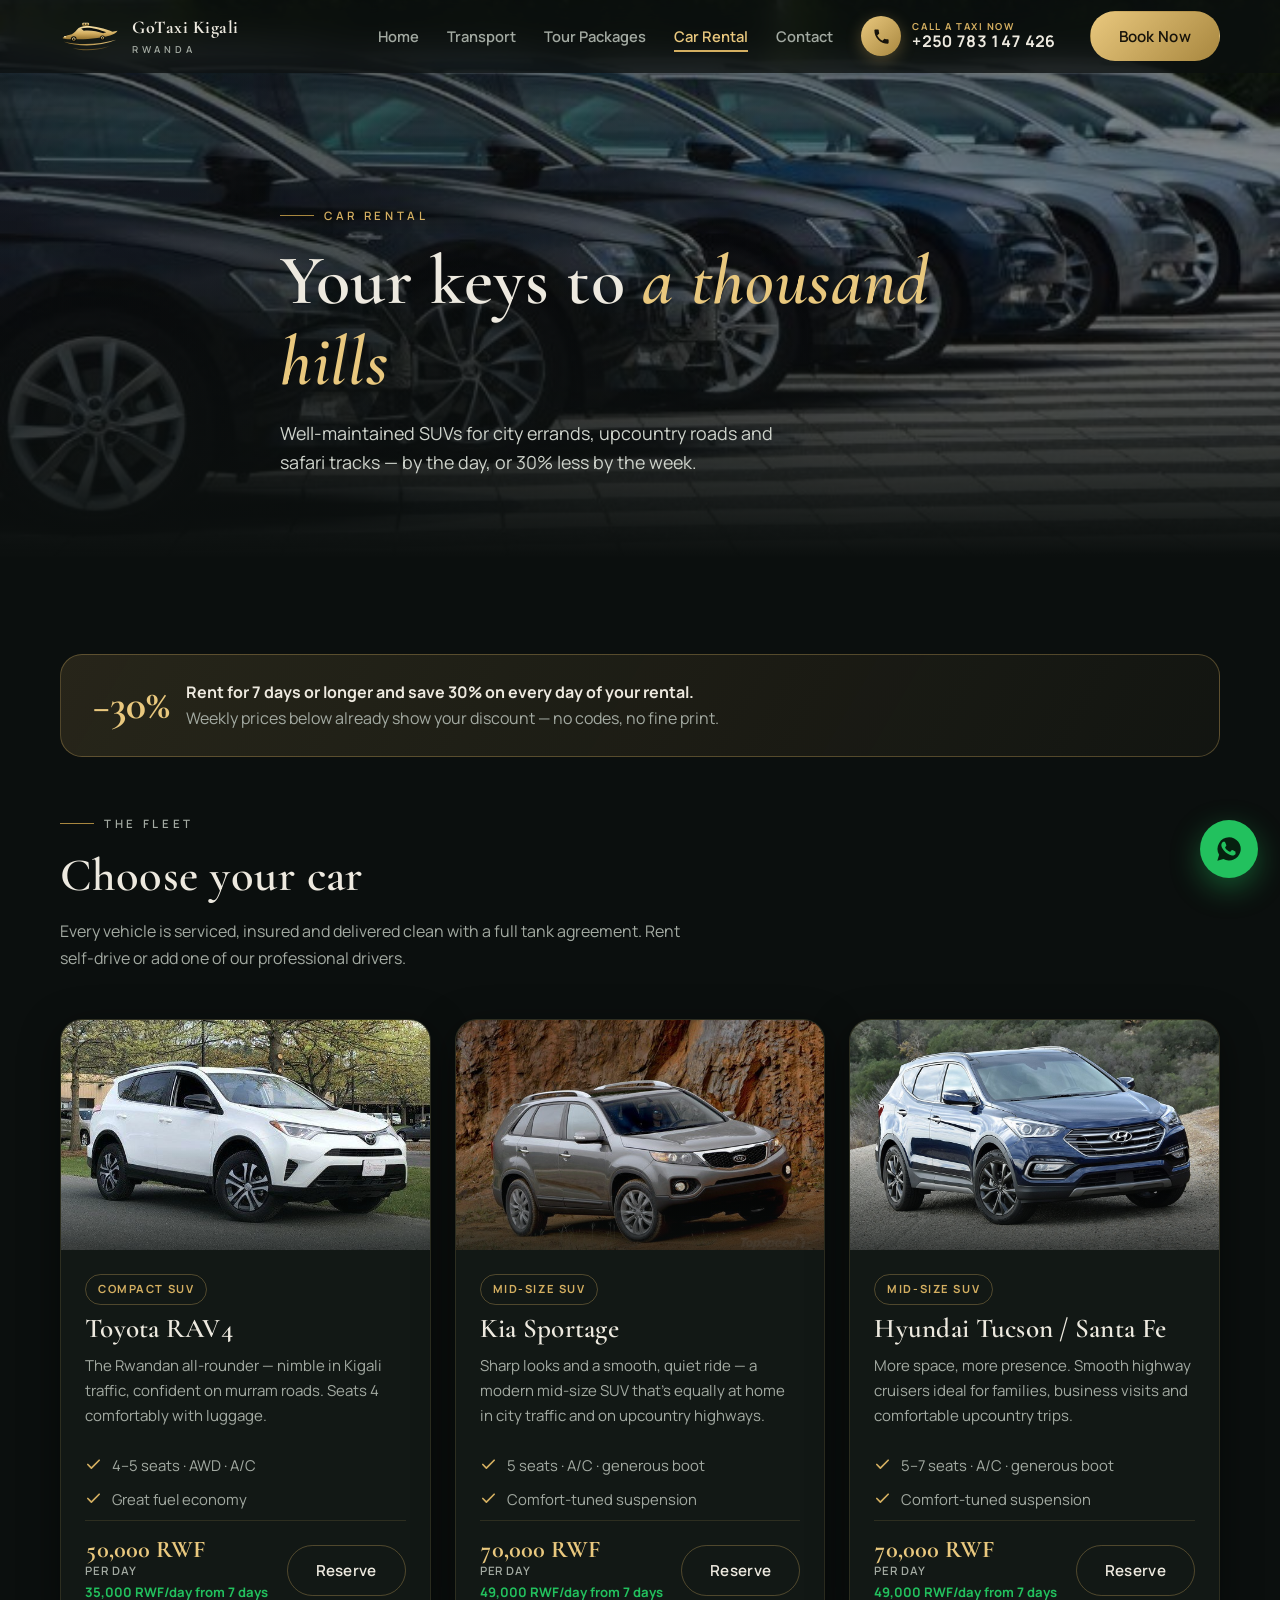
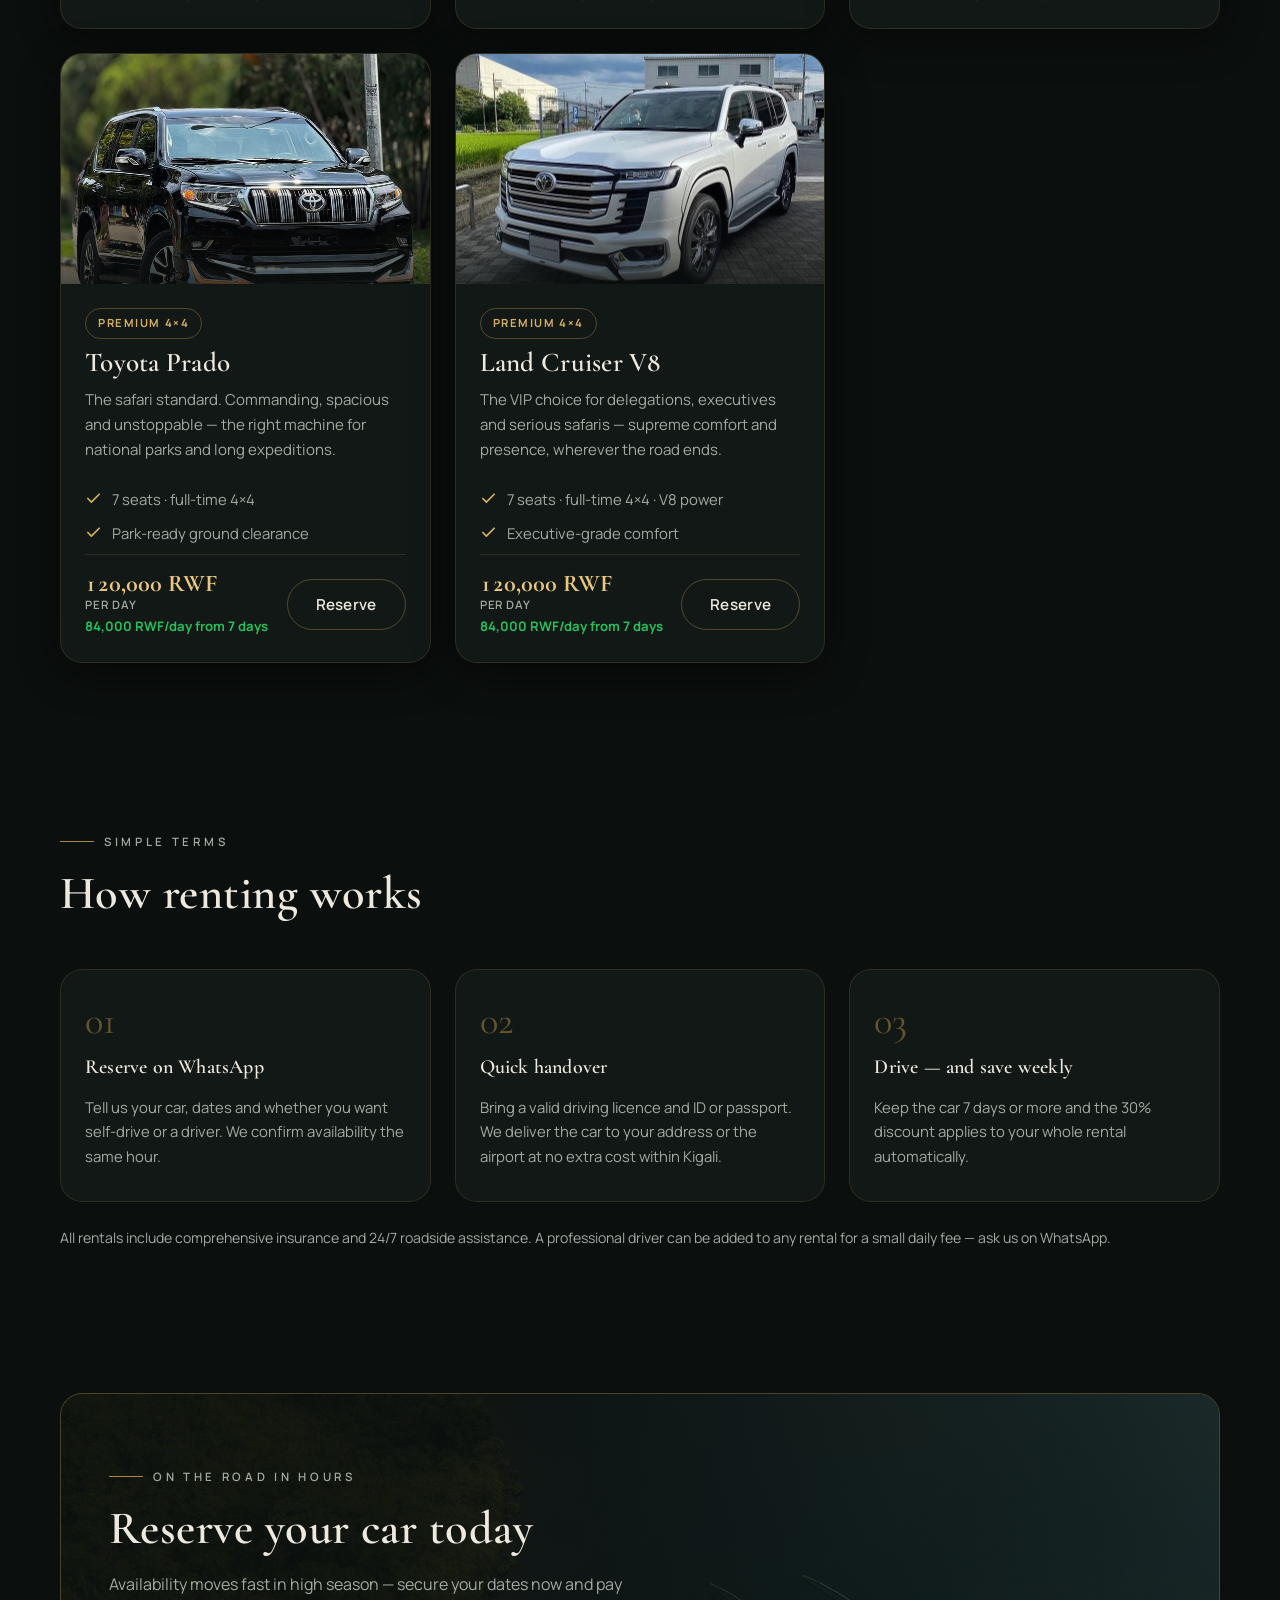
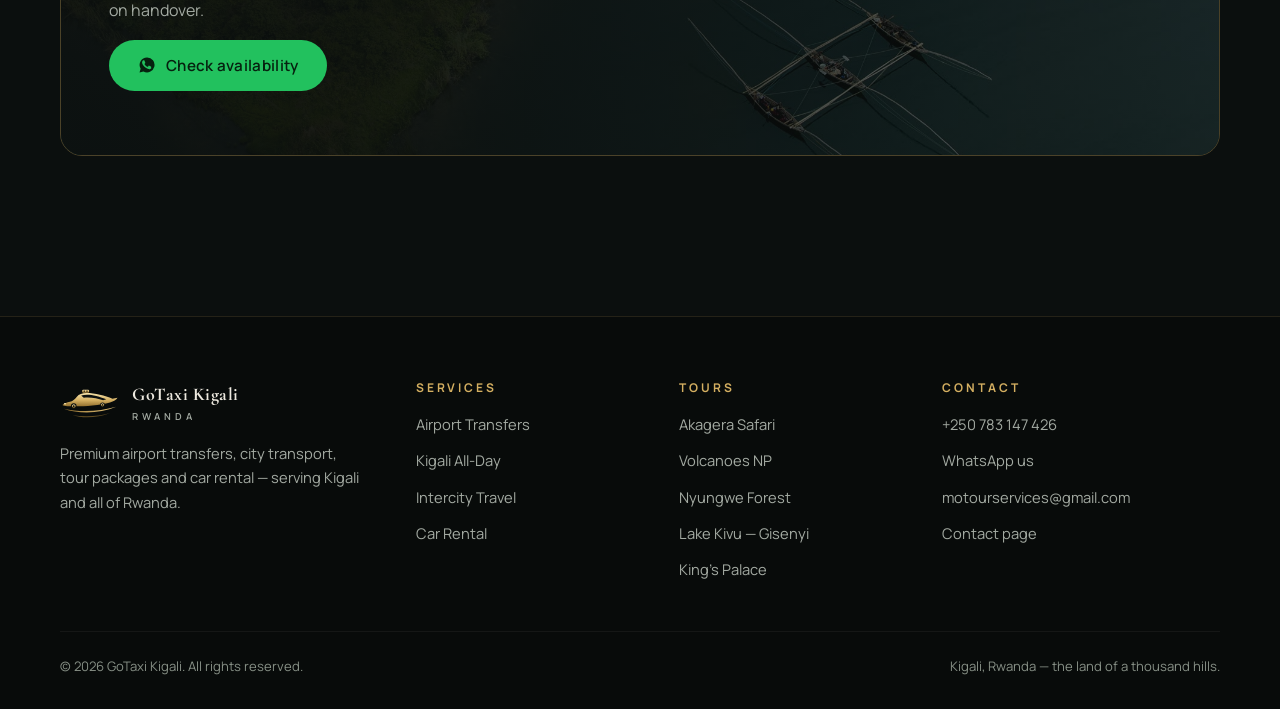
==== commit 1a9d0817: "SEO overhaul, click-to-call CTAs, and repo cleanup SEO / ads: - Add JSON-LD LocalBusiness schema (ph" ====
--- a/car-rental.html
+++ b/car-rental.html
@@ -3,16 +3,26 @@
 <head>
   <meta charset="UTF-8" />
   <meta name="viewport" content="width=device-width, initial-scale=1" />
-  <title>Car Rental in Kigali — RAV4 to Land Cruiser | Go cabs&Taxi Kigali</title>
+  <title>Car Rental in Kigali — RAV4 to Land Cruiser | GoTaxi Kigali</title>
   <meta name="description" content="Rent a RAV4 from 50,000 RWF/day, Kia or Hyundai SUVs at 70,000 RWF, or a Prado / Land Cruiser V8 at 120,000 RWF. 30% off all rentals of a week or longer." />
   <link rel="icon" type="image/svg+xml" href="favicon.svg" />
   <meta name="theme-color" content="#0b0f0e" />
   <meta property="og:type" content="website" />
-  <meta property="og:site_name" content="Go cabs&Taxi Kigali" />
-  <meta property="og:title" content="Car Rental in Kigali — Go cabs&Taxi Kigali" />
+  <meta property="og:site_name" content="GoTaxi Kigali" />
+  <meta property="og:title" content="Car Rental in Kigali — GoTaxi Kigali" />
   <meta property="og:description" content="RAV4 from 50,000 RWF/day up to Land Cruiser V8 — 30% off all rentals of a week or longer." />
-  <meta property="og:image" content="og-image.jpg" />
+  <meta property="og:image" content="https://gotaxikigali.com/og-image.jpg" />
+  <meta property="og:url" content="https://gotaxikigali.com/car-rental.html" />
+  <meta property="og:locale" content="en_US" />
   <meta name="twitter:card" content="summary_large_image" />
+  <meta name="twitter:title" content="Car Rental in Kigali — RAV4 to Land Cruiser | GoTaxi Kigali" />
+  <meta name="twitter:description" content="RAV4 from 50,000 RWF/day up to Land Cruiser V8 — 30% off all rentals of a week or longer." />
+  <meta name="twitter:image" content="https://gotaxikigali.com/og-image.jpg" />
+  <link rel="canonical" href="https://gotaxikigali.com/car-rental.html" />
+  <meta name="geo.region" content="RW-01" />
+  <meta name="geo.placename" content="Kigali, Rwanda" />
+  <meta name="geo.position" content="-1.9441;30.0619" />
+  <meta name="ICBM" content="-1.9441, 30.0619" />
   <link rel="preconnect" href="https://fonts.googleapis.com" />
   <link rel="preconnect" href="https://fonts.gstatic.com" crossorigin />
   <link href="https://fonts.googleapis.com/css2?family=Cormorant+Garamond:ital,wght@0,600;0,700;1,600&family=Manrope:wght@400;500;600;700;800&display=swap" rel="stylesheet" />
@@ -23,26 +33,40 @@
 
   <header class="nav">
     <div class="container nav-inner">
-      <a class="brand" href="index.html" aria-label="Go cabs and Taxi Kigali — home">
+      <a class="brand" href="index.html" aria-label="GoTaxi Kigali — home">
         <span class="brand-mark" aria-hidden="true">
           <svg viewBox="0 0 96 48" fill="none"><defs><linearGradient id="gcmG" x1="0" y1="0" x2="0" y2="1"><stop offset="0" stop-color="#f6e3ab"/><stop offset="0.55" stop-color="#d4af61"/><stop offset="1" stop-color="#93712f"/></linearGradient><linearGradient id="gcmW" x1="0" y1="0" x2="1" y2="0"><stop offset="0" stop-color="#93712f"/><stop offset="1" stop-color="#e9c87e"/></linearGradient></defs><rect x="35.5" y="2.6" width="11" height="5" rx="1.6" fill="url(#gcmG)"/><rect x="37.8" y="4" width="2.1" height="2.2" fill="#0b0f0e" opacity="0.85"/><rect x="42.1" y="4" width="2.1" height="2.2" fill="#0b0f0e" opacity="0.85"/><path d="M4 27 C7 24.5 11 22.8 16 22 C20 21.4 24 18 27 14 C30 10 36 8 42 8 C56 8 72 12 84 17 L92 15.5 C90 19 86 21.5 80 23 C60 28.5 30 30 12 29 C8 28.7 5 28 4 27 Z" fill="url(#gcmG)"/><path d="M34 12 C40 10.2 48 10.2 58 12.8 C64 14.4 70 16.4 74 18 L69 19.6 C60 16 48 14.2 38 15.4 C36 14.2 35 13 34 12 Z" fill="#0b0f0e"/><circle cx="22" cy="29" r="4.5" fill="#0b0f0e"/><circle cx="22" cy="29" r="2.2" fill="none" stroke="url(#gcmG)" stroke-width="1.5"/><circle cx="68" cy="27" r="4" fill="#0b0f0e"/><circle cx="68" cy="27" r="1.9" fill="none" stroke="url(#gcmG)" stroke-width="1.4"/><ellipse cx="8" cy="25" rx="1.8" ry="1.2" fill="#f6e3ab"/><path d="M6 33 C30 38.5 62 38 90 30 C64 41 30 42 6 33 Z" fill="url(#gcmW)"/><path d="M20 43.5 C40 46.5 62 45.5 80 40 C60 48 36 48.5 20 43.5 Z" fill="#93712f" opacity="0.65"/></svg>
         </span>
         <span>
-          <span class="brand-name">Go cabs<span>&amp;</span>Taxi Kigali</span>
+          <span class="brand-name">GoTaxi Kigali</span>
           <span class="brand-tag">Rwanda</span>
         </span>
       </a>
-      <button class="nav-toggle" aria-expanded="false" aria-label="Open menu">
-        <svg viewBox="0 0 24 24" fill="none" stroke="currentColor" stroke-width="2" stroke-linecap="round"><line x1="4" y1="7" x2="20" y2="7"/><line x1="4" y1="12" x2="20" y2="12"/><line x1="4" y1="17" x2="20" y2="17"/></svg>
-      </button>
+      <div class="nav-mobile-actions">
+        <a class="nav-call-mobile" href="tel:+250783147426" aria-label="Call GoTaxi Kigali for a taxi now">
+          <svg viewBox="0 0 24 24" fill="currentColor" aria-hidden="true"><path d="M6.6 10.8c1.4 2.8 3.8 5.1 6.6 6.6l2.2-2.2c.3-.3.7-.4 1-.2 1.1.4 2.4.6 3.6.6.6 0 1 .4 1 1V20c0 .6-.4 1-1 1C10.5 21 3 13.5 3 4c0-.6.4-1 1-1h3.5c.6 0 1 .4 1 1 0 1.3.2 2.5.6 3.6.1.4 0 .8-.2 1l-2.3 2.2Z"/></svg>
+        </a>
+        <button class="nav-toggle" aria-expanded="false" aria-label="Open menu">
+          <svg viewBox="0 0 24 24" fill="none" stroke="currentColor" stroke-width="2" stroke-linecap="round"><line x1="4" y1="7" x2="20" y2="7"/><line x1="4" y1="12" x2="20" y2="12"/><line x1="4" y1="17" x2="20" y2="17"/></svg>
+        </button>
+      </div>
       <ul class="nav-links">
         <li><a href="index.html">Home</a></li>
         <li><a href="transport.html">Transport</a></li>
         <li><a href="tours.html">Tour Packages</a></li>
         <li><a href="car-rental.html" aria-current="page">Car Rental</a></li>
         <li><a href="contact.html">Contact</a></li>
+        <li class="nav-call-li">
+          <a class="nav-call" href="tel:+250783147426">
+            <span class="nav-call-ic"><svg viewBox="0 0 24 24" fill="currentColor" aria-hidden="true"><path d="M6.6 10.8c1.4 2.8 3.8 5.1 6.6 6.6l2.2-2.2c.3-.3.7-.4 1-.2 1.1.4 2.4.6 3.6.6.6 0 1 .4 1 1V20c0 .6-.4 1-1 1C10.5 21 3 13.5 3 4c0-.6.4-1 1-1h3.5c.6 0 1 .4 1 1 0 1.3.2 2.5.6 3.6.1.4 0 .8-.2 1l-2.3 2.2Z"/></svg></span>
+            <span class="nav-call-txt">
+              <span class="nav-call-label">Call a taxi now</span>
+              <span class="nav-call-num">+250 783 147 426</span>
+            </span>
+          </a>
+        </li>
         <li class="nav-cta">
-          <a class="btn btn-gold" href="https://wa.me/250783147426?text=Hello%20Go%20cabs%26Taxi%20Kigali%2C%20I%20would%20like%20to%20rent%20a%20car." target="_blank" rel="noopener">Book Now</a>
+          <a class="btn btn-gold" href="https://wa.me/250783147426?text=Hello%20GoTaxi%20Kigali%2C%20I%20would%20like%20to%20rent%20a%20car." target="_blank" rel="noopener">Book Now</a>
         </li>
       </ul>
     </div>
@@ -96,7 +120,7 @@
                   <div class="rate-line"><span class="price">50,000 RWF<small>per day</small></span></div>
                   <span class="rate-week">35,000 RWF/day from 7 days</span>
                 </div>
-                <a class="btn btn-ghost route-book" href="https://wa.me/250783147426?text=Hello%20Go%20cabs%26Taxi%20Kigali%2C%20I%20would%20like%20to%20rent%20a%20Toyota%20RAV4%20(50%2C000%20RWF%2Fday%2C%2035%2C000%2Fday%20for%207%2B%20days).%20Dates%3A%20___" target="_blank" rel="noopener">Reserve</a>
+                <a class="btn btn-ghost route-book" href="https://wa.me/250783147426?text=Hello%20GoTaxi%20Kigali%2C%20I%20would%20like%20to%20rent%20a%20Toyota%20RAV4%20(50%2C000%20RWF%2Fday%2C%2035%2C000%2Fday%20for%207%2B%20days).%20Dates%3A%20___" target="_blank" rel="noopener">Reserve</a>
               </div>
             </div>
           </article>
@@ -118,7 +142,7 @@
                   <div class="rate-line"><span class="price">70,000 RWF<small>per day</small></span></div>
                   <span class="rate-week">49,000 RWF/day from 7 days</span>
                 </div>
-                <a class="btn btn-ghost route-book" href="https://wa.me/250783147426?text=Hello%20Go%20cabs%26Taxi%20Kigali%2C%20I%20would%20like%20to%20rent%20a%20Kia%20Sportage%20(70%2C000%20RWF%2Fday%2C%2049%2C000%2Fday%20for%207%2B%20days).%20Dates%3A%20___" target="_blank" rel="noopener">Reserve</a>
+                <a class="btn btn-ghost route-book" href="https://wa.me/250783147426?text=Hello%20GoTaxi%20Kigali%2C%20I%20would%20like%20to%20rent%20a%20Kia%20Sportage%20(70%2C000%20RWF%2Fday%2C%2049%2C000%2Fday%20for%207%2B%20days).%20Dates%3A%20___" target="_blank" rel="noopener">Reserve</a>
               </div>
             </div>
           </article>
@@ -140,7 +164,7 @@
                   <div class="rate-line"><span class="price">70,000 RWF<small>per day</small></span></div>
                   <span class="rate-week">49,000 RWF/day from 7 days</span>
                 </div>
-                <a class="btn btn-ghost route-book" href="https://wa.me/250783147426?text=Hello%20Go%20cabs%26Taxi%20Kigali%2C%20I%20would%20like%20to%20rent%20a%20Hyundai%20Tucson%20or%20Santa%20Fe%20(70%2C000%20RWF%2Fday%2C%2049%2C000%2Fday%20for%207%2B%20days).%20Dates%3A%20___" target="_blank" rel="noopener">Reserve</a>
+                <a class="btn btn-ghost route-book" href="https://wa.me/250783147426?text=Hello%20GoTaxi%20Kigali%2C%20I%20would%20like%20to%20rent%20a%20Hyundai%20Tucson%20or%20Santa%20Fe%20(70%2C000%20RWF%2Fday%2C%2049%2C000%2Fday%20for%207%2B%20days).%20Dates%3A%20___" target="_blank" rel="noopener">Reserve</a>
               </div>
             </div>
           </article>
@@ -162,7 +186,7 @@
                   <div class="rate-line"><span class="price">120,000 RWF<small>per day</small></span></div>
                   <span class="rate-week">84,000 RWF/day from 7 days</span>
                 </div>
-                <a class="btn btn-ghost route-book" href="https://wa.me/250783147426?text=Hello%20Go%20cabs%26Taxi%20Kigali%2C%20I%20would%20like%20to%20rent%20a%20Toyota%20Prado%20(120%2C000%20RWF%2Fday%2C%2084%2C000%2Fday%20for%207%2B%20days).%20Dates%3A%20___" target="_blank" rel="noopener">Reserve</a>
+                <a class="btn btn-ghost route-book" href="https://wa.me/250783147426?text=Hello%20GoTaxi%20Kigali%2C%20I%20would%20like%20to%20rent%20a%20Toyota%20Prado%20(120%2C000%20RWF%2Fday%2C%2084%2C000%2Fday%20for%207%2B%20days).%20Dates%3A%20___" target="_blank" rel="noopener">Reserve</a>
               </div>
             </div>
           </article>
@@ -184,7 +208,7 @@
                   <div class="rate-line"><span class="price">120,000 RWF<small>per day</small></span></div>
                   <span class="rate-week">84,000 RWF/day from 7 days</span>
                 </div>
-                <a class="btn btn-ghost route-book" href="https://wa.me/250783147426?text=Hello%20Go%20cabs%26Taxi%20Kigali%2C%20I%20would%20like%20to%20rent%20a%20Land%20Cruiser%20V8%20(120%2C000%20RWF%2Fday%2C%2084%2C000%2Fday%20for%207%2B%20days).%20Dates%3A%20___" target="_blank" rel="noopener">Reserve</a>
+                <a class="btn btn-ghost route-book" href="https://wa.me/250783147426?text=Hello%20GoTaxi%20Kigali%2C%20I%20would%20like%20to%20rent%20a%20Land%20Cruiser%20V8%20(120%2C000%20RWF%2Fday%2C%2084%2C000%2Fday%20for%207%2B%20days).%20Dates%3A%20___" target="_blank" rel="noopener">Reserve</a>
               </div>
             </div>
           </article>
@@ -231,7 +255,7 @@
             <p class="eyebrow">On the road in hours</p>
             <h2>Reserve your car today</h2>
             <p>Availability moves fast in high season — secure your dates now and pay on handover.</p>
-            <a class="btn btn-whatsapp" href="https://wa.me/250783147426?text=Hello%20Go%20cabs%26Taxi%20Kigali%2C%20I%20would%20like%20to%20rent%20a%20car.%20Preferred%20model%3A%20___%20Dates%3A%20___" target="_blank" rel="noopener">
+            <a class="btn btn-whatsapp" href="https://wa.me/250783147426?text=Hello%20GoTaxi%20Kigali%2C%20I%20would%20like%20to%20rent%20a%20car.%20Preferred%20model%3A%20___%20Dates%3A%20___" target="_blank" rel="noopener">
               <svg viewBox="0 0 24 24" fill="currentColor" aria-hidden="true"><path d="M12.04 2a9.9 9.9 0 0 0-8.5 14.9L2 22l5.25-1.5A9.9 9.9 0 1 0 12.04 2Zm5.8 14.1c-.25.7-1.45 1.35-2 1.4-.55.1-1.2.15-1.95-.1-.45-.15-1.05-.35-1.8-.65-3.15-1.35-5.2-4.55-5.35-4.75-.15-.2-1.3-1.7-1.3-3.25s.8-2.3 1.1-2.6c.3-.3.65-.4.85-.4h.6c.2 0 .45-.05.7.55.25.65.9 2.2.95 2.35.1.15.1.35 0 .55-.1.2-.15.35-.3.5l-.45.55c-.15.15-.3.3-.15.6.15.3.75 1.25 1.6 2 1.1 1 2 1.3 2.3 1.45.3.15.5.1.65-.1.2-.2.75-.85.95-1.15.2-.3.4-.25.65-.15.3.1 1.8.85 2.1 1 .3.15.5.25.6.35.05.15.05.7-.15 1.4Z"/></svg>
               Check availability
             </a>
@@ -250,7 +274,7 @@
               <svg viewBox="0 0 96 48" fill="none"><defs><linearGradient id="gcmG" x1="0" y1="0" x2="0" y2="1"><stop offset="0" stop-color="#f6e3ab"/><stop offset="0.55" stop-color="#d4af61"/><stop offset="1" stop-color="#93712f"/></linearGradient><linearGradient id="gcmW" x1="0" y1="0" x2="1" y2="0"><stop offset="0" stop-color="#93712f"/><stop offset="1" stop-color="#e9c87e"/></linearGradient></defs><rect x="35.5" y="2.6" width="11" height="5" rx="1.6" fill="url(#gcmG)"/><rect x="37.8" y="4" width="2.1" height="2.2" fill="#0b0f0e" opacity="0.85"/><rect x="42.1" y="4" width="2.1" height="2.2" fill="#0b0f0e" opacity="0.85"/><path d="M4 27 C7 24.5 11 22.8 16 22 C20 21.4 24 18 27 14 C30 10 36 8 42 8 C56 8 72 12 84 17 L92 15.5 C90 19 86 21.5 80 23 C60 28.5 30 30 12 29 C8 28.7 5 28 4 27 Z" fill="url(#gcmG)"/><path d="M34 12 C40 10.2 48 10.2 58 12.8 C64 14.4 70 16.4 74 18 L69 19.6 C60 16 48 14.2 38 15.4 C36 14.2 35 13 34 12 Z" fill="#0b0f0e"/><circle cx="22" cy="29" r="4.5" fill="#0b0f0e"/><circle cx="22" cy="29" r="2.2" fill="none" stroke="url(#gcmG)" stroke-width="1.5"/><circle cx="68" cy="27" r="4" fill="#0b0f0e"/><circle cx="68" cy="27" r="1.9" fill="none" stroke="url(#gcmG)" stroke-width="1.4"/><ellipse cx="8" cy="25" rx="1.8" ry="1.2" fill="#f6e3ab"/><path d="M6 33 C30 38.5 62 38 90 30 C64 41 30 42 6 33 Z" fill="url(#gcmW)"/><path d="M20 43.5 C40 46.5 62 45.5 80 40 C60 48 36 48.5 20 43.5 Z" fill="#93712f" opacity="0.65"/></svg>
             </span>
             <span>
-              <span class="brand-name">Go cabs<span>&amp;</span>Taxi Kigali</span>
+              <span class="brand-name">GoTaxi Kigali</span>
               <span class="brand-tag">Rwanda</span>
             </span>
           </a>
@@ -286,13 +310,13 @@
         </div>
       </div>
       <div class="footer-bottom">
-        <span>© <span id="year">2026</span> Go cabs&amp;Taxi Kigali. All rights reserved.</span>
+        <span>© <span id="year">2026</span> GoTaxi Kigali. All rights reserved.</span>
         <span>Kigali, Rwanda — the land of a thousand hills.</span>
       </div>
     </div>
   </footer>
 
-  <a class="wa-float" href="https://wa.me/250783147426?text=Hello%20Go%20cabs%26Taxi%20Kigali%2C%20I%20would%20like%20to%20book%20a%20taxi%20for%20a%20ride%20in%20Kigali.%20Pickup%20location%3A%20___%20Destination%3A%20___%20Time%3A%20___" target="_blank" rel="noopener" aria-label="Chat with us on WhatsApp">
+  <a class="wa-float" href="https://wa.me/250783147426?text=Hello%20GoTaxi%20Kigali%2C%20I%20would%20like%20to%20book%20a%20taxi%20for%20a%20ride%20in%20Kigali.%20Pickup%20location%3A%20___%20Destination%3A%20___%20Time%3A%20___" target="_blank" rel="noopener" aria-label="Chat with us on WhatsApp">
     <svg viewBox="0 0 24 24" fill="currentColor" aria-hidden="true"><path d="M12.04 2a9.9 9.9 0 0 0-8.5 14.9L2 22l5.25-1.5A9.9 9.9 0 1 0 12.04 2Zm5.8 14.1c-.25.7-1.45 1.35-2 1.4-.55.1-1.2.15-1.95-.1-.45-.15-1.05-.35-1.8-.65-3.15-1.35-5.2-4.55-5.35-4.75-.15-.2-1.3-1.7-1.3-3.25s.8-2.3 1.1-2.6c.3-.3.65-.4.85-.4h.6c.2 0 .45-.05.7.55.25.65.9 2.2.95 2.35.1.15.1.35 0 .55-.1.2-.15.35-.3.5l-.45.55c-.15.15-.3.3-.15.6.15.3.75 1.25 1.6 2 1.1 1 2 1.3 2.3 1.45.3.15.5.1.65-.1.2-.2.75-.85.95-1.15.2-.3.4-.25.65-.15.3.1 1.8.85 2.1 1 .3.15.5.25.6.35.05.15.05.7-.15 1.4Z"/></svg>
   </a>
 
--- a/css/style.css
+++ b/css/style.css
@@ -262,6 +262,58 @@
   font-size: 0.95rem;
 }
 
+/* ---------- Nav call CTA (calls are the priority conversion) ---------- */
+.nav-call-li { display: flex; align-items: center; }
+.nav-call {
+  display: inline-flex;
+  align-items: center;
+  gap: 11px;
+  padding: 4px 8px 4px 4px;
+  border-radius: 999px;
+}
+.nav-links .nav-call::after { display: none; }
+.nav-call-ic {
+  width: 40px;
+  height: 40px;
+  flex: none;
+  border-radius: 50%;
+  display: grid;
+  place-items: center;
+  color: #17130a;
+  background: linear-gradient(135deg, var(--gold-bright), var(--gold-deep));
+  box-shadow: 0 4px 16px rgba(212, 175, 97, 0.32);
+  animation: call-ring 2.6s ease-in-out infinite;
+}
+.nav-call-ic svg { width: 19px; height: 19px; }
+.nav-call-txt { display: flex; flex-direction: column; line-height: 1.15; }
+.nav-call-label {
+  font-size: 0.6rem;
+  font-weight: 700;
+  letter-spacing: 0.16em;
+  text-transform: uppercase;
+  color: var(--gold);
+}
+.nav-call-num {
+  font-size: 1rem;
+  font-weight: 700;
+  color: var(--text);
+  letter-spacing: 0.02em;
+  font-variant-numeric: tabular-nums;
+  transition: color 0.2s ease;
+}
+.nav-call:hover .nav-call-num { color: var(--gold-bright); }
+@keyframes call-ring {
+  0%, 100% { box-shadow: 0 4px 16px rgba(212, 175, 97, 0.3); }
+  50% { box-shadow: 0 4px 24px rgba(212, 175, 97, 0.6); }
+}
+@media (prefers-reduced-motion: reduce) {
+  .nav-call-ic { animation: none; }
+}
+
+/* Mobile-only compact call button in the top bar */
+.nav-mobile-actions { display: flex; align-items: center; gap: 10px; }
+.nav-call-mobile { display: none; }
+
 .nav-toggle {
   display: none;
   background: none;
@@ -276,8 +328,20 @@
 }
 .nav-toggle svg { width: 22px; height: 22px; }
 
-@media (max-width: 900px) {
+@media (max-width: 1024px) {
   .nav-toggle { display: inline-flex; }
+  .nav-call-mobile {
+    display: inline-flex;
+    align-items: center;
+    justify-content: center;
+    width: 46px;
+    height: 46px;
+    border-radius: 50%;
+    color: #17130a;
+    background: linear-gradient(135deg, var(--gold-bright), var(--gold-deep));
+    box-shadow: 0 4px 16px rgba(212, 175, 97, 0.35);
+  }
+  .nav-call-mobile svg { width: 22px; height: 22px; }
   .nav-links {
     position: fixed;
     top: 72px;
@@ -307,6 +371,14 @@
   }
   .nav-links a::after { display: none; }
   .nav-links a[aria-current="page"] { border-bottom-color: var(--gold); }
+  .nav-links .nav-call {
+    display: flex;
+    align-items: center;
+    gap: 12px;
+    padding: 16px 4px;
+    border-bottom: 1px solid rgba(255, 255, 255, 0.05);
+  }
+  .nav-call-li { margin-top: var(--space-2); }
   .nav-cta { margin: var(--space-3) 0 0; }
 }
 
